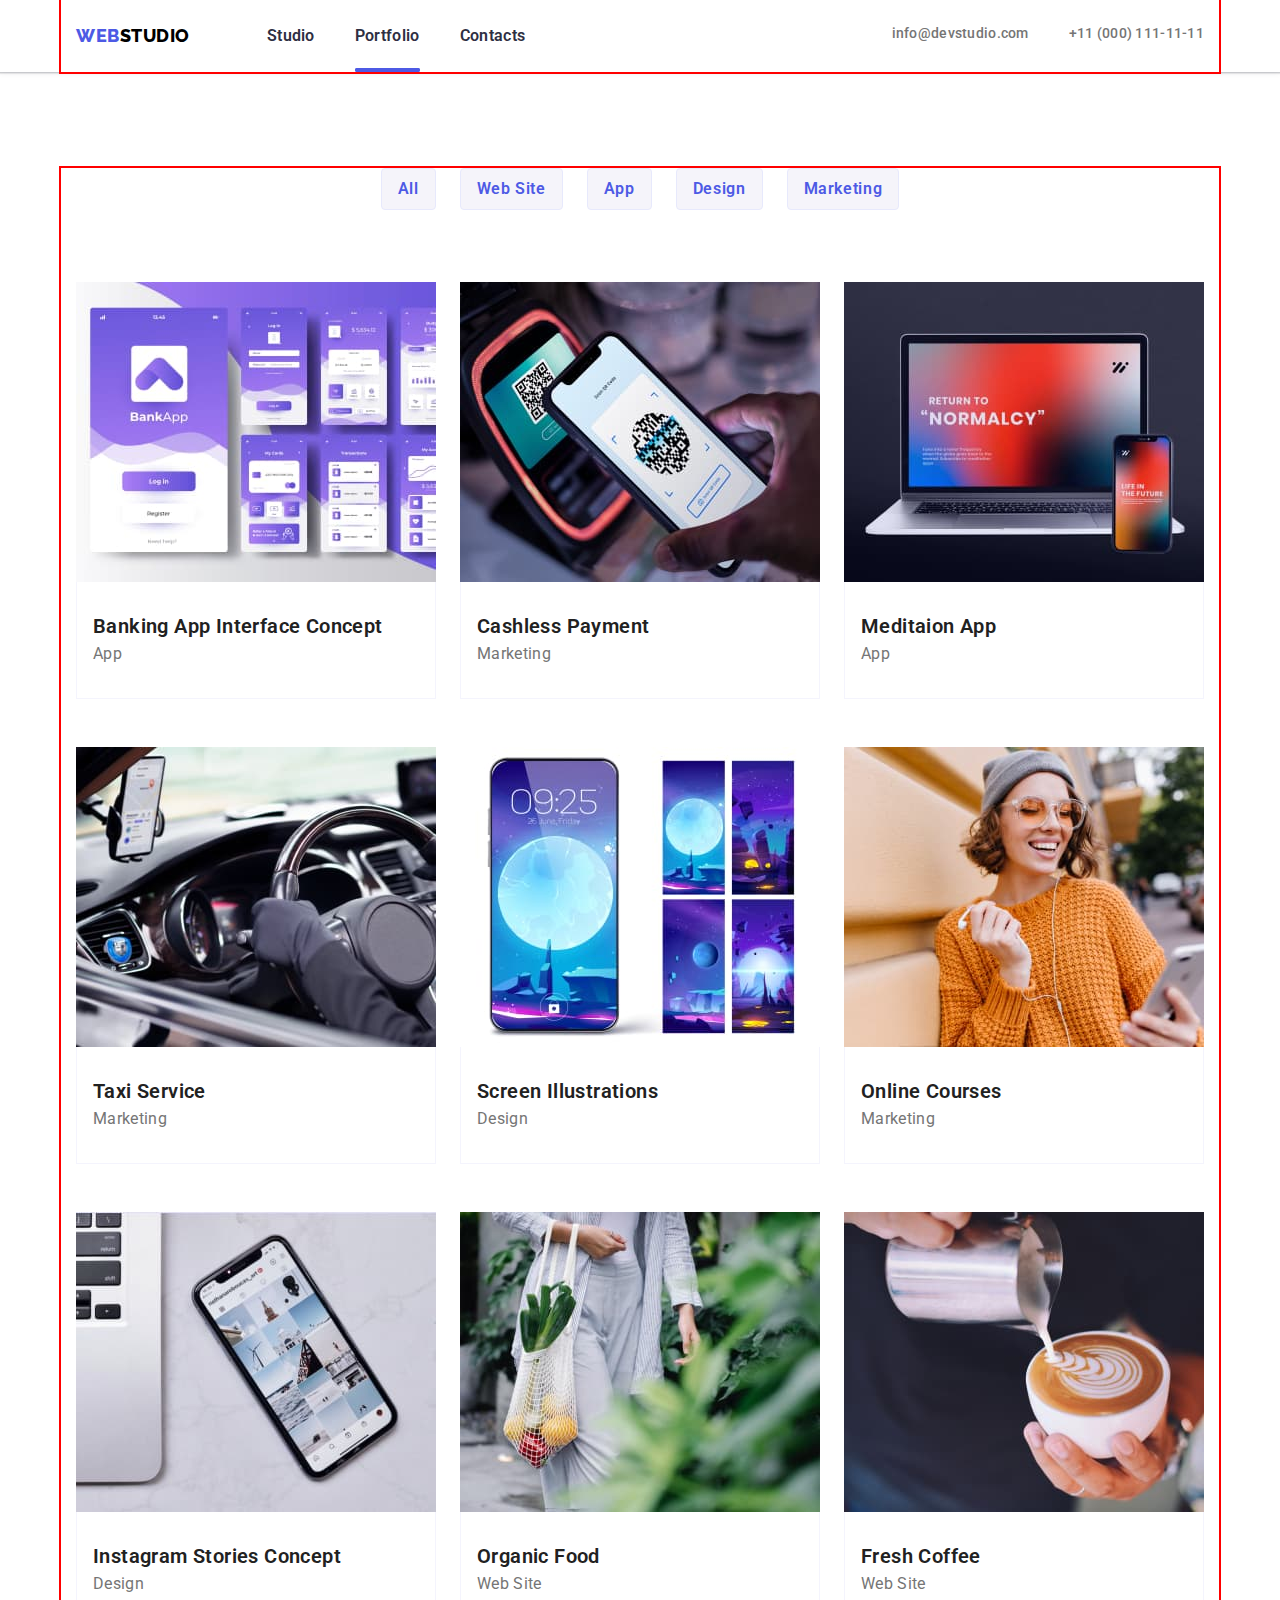
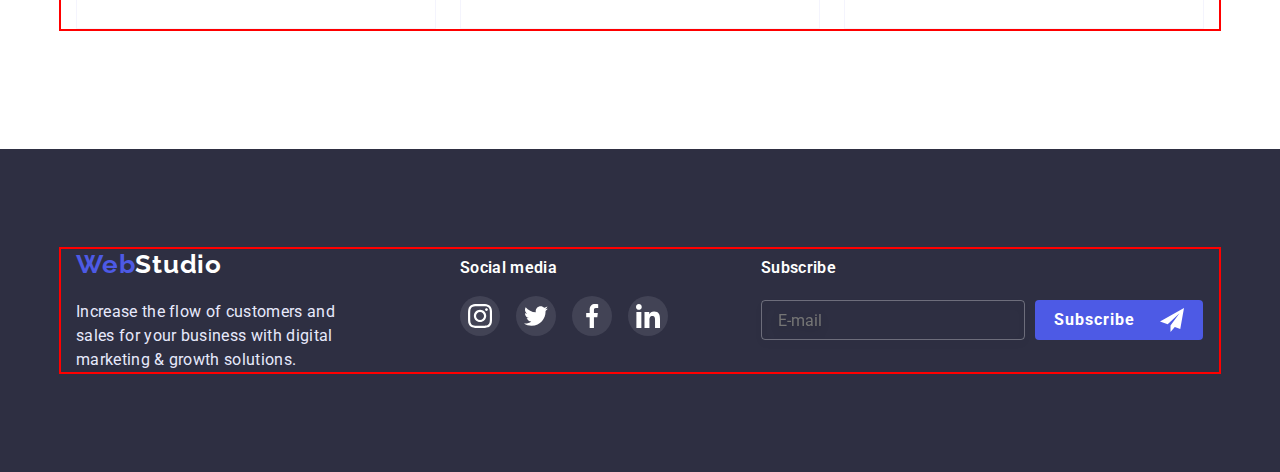
==== portfolio.html @ 6745fd19 "Start" ====
<!DOCTYPE html>
<html lang="uk">
  <head>
    <meta charset="UTF-8" />
    <meta http-equiv="X-UA-Compatible" content="IE=edge" />
    <meta name="viewport" content="width=device-width, initial-scale=1.0" />
    <link rel="stylesheet" href="node_modules/modern-normalize/modern-normalize.css">
    <link rel="preconnect" href="https://fonts.googleapis.com" />
    <link rel="preconnect" href="https://fonts.gstatic.com" crossorigin />
    <link
      href="https://fonts.googleapis.com/css2?family=Raleway:wght@700;800&family=Roboto:wght@400;500;700;900&display=swap"
      rel="stylesheet"
    />
    <link rel="stylesheet" href="https://cdnjs.cloudflare.com/ajax/libs/modern-normalize/1.1.0/modern-normalize.min.css">
    <link rel="stylesheet" href="./css/styles.css"/>
    <title>goit-markup-hw-02</title>
  </head>
  <!-- Портфолио -->
  <body>
    <!-- Шапка Портфолио -->
    <header class="header-link">
     <div class="container header-container">
        <a class="logo" href="./index.html">Web<span class="web">Studio</span></a>
      <nav class="auth-nav">
        <ul class="header ">
          
          <li class="header-list " >
            <a href="./index.html" class="header-links">Studio</a>
            <!-- <div class="header-link-border"><span class="header-animation"></span></div> -->
          </li>
          
          <li class="header-list current">
            <a href="./portfolio.html" class="header-links current">Portfolio</a>
            <!-- <div class="header-link-border"><span class="header-animation"></span></div> -->
          </li>
         
          <li class="header-list-back">
            <a href="#" class="header-links">Contacts</a>
            <!-- <div class="header-link-border"><span class="header-animation"></span></div> -->
          </li>
        </ul>
        
        </nav>
        <!-- Посилання в шапці -->
        
          <ul class="posted">
            
              
        
            <li class="link"><a href="mailto:info@devstudio.com"> info@devstudio.com</a></li>
              <!-- <svg class="posted-icon" width="16" height="12">
                <use href="./images-2/icons.svg#icon-envelope-hover"></use>
              </svg> -->
             <!-- <svg class="posted-icon" width="10" height="16">
                <use href="./images-2/icons.svg#icon-smartphone"></use>
              </svg> -->
            <li class="link-mailto"><a href="tel:+380961111111"> +11 (000) 111-11-11</a></li>
          </ul>
        
      
     </div>
    </header>
    <main>
      <!-- Управління -->
      <section class="hero-portfolio">
        <div class="container">
            <h1 class="visually-hidden">Заголовок</h1>
            <ul class="hero-portfolio-button">
              <li><button type="button">All</button></li>
              <li><button type="button">Web Site</button></li>
              <li><button type="button">App</button></li>
              <li><button type="button">Design</button></li>
              <li><button type="button">Marketing</button></li>
            </ul>
        <ul class="list-portfolio">
          <li class="some-item">
            
            <div class="some-item-container">
              <a class="list-portfolio-cards" href="">
              <div class="some-item-thumb">
                
                  <img class="list-portfolio-img" src="./images-3/images-portfolio/banking.jpg" width="360" alt="Технокряк" />
                <div class="list-portfolio-link">
                  <p>14 Stylish and User-Friendly App Design Concepts · Task Manager App · Calorie Tracker App · Exotic Fruit Ecommerce App · Cloud Storage App</p>
                </div>
              </div>
                <div class="container">
                  <h2 class="headlines">Banking App Interface Concept</h2>
                  <p class="list-title">App</p>
                </div>
                
              </a>
              
            </div>
              
            
          </li>
          <li class="some-item">
            <div class="some-item-container">  
              <a class="list-portfolio-cards" href="">
            <div class="some-item-thumb">
              
                <img
                  src="./images-3/images-portfolio/payment.jpg"
                  width="360"
                  alt="Постер"
                />
              <div class="list-portfolio-link">
                <p>14 Stylish and User-Friendly App Design Concepts · Task Manager App · Calorie Tracker App · Exotic Fruit Ecommerce App · Cloud Storage App</p>
              </div>
            </div>
              <div class="container">
                <h2 class="headlines">Cashless Payment</h2>
                <p class="list-title">Marketing</p>
              </div>
              
            </a>
            </div>
          </li>
          <li class="some-item">
            <div class="some-item-container">
              <a class="list-portfolio-cards" href="">
            <div class="some-item-thumb">
            
              <img
                src="./images-3/images-portfolio/meditaion.jpg"
                width="360"
                alt="Ресторан море-еда"
              />
              <div class="list-portfolio-link">
                <p>14 Stylish and User-Friendly App Design Concepts · Task Manager App · Calorie Tracker App · Exotic Fruit Ecommerce App · Cloud Storage App</p>
              </div>
              </div>
              <div class="container">
                <h2 class="headlines">Meditaion App</h2>
                <p class="list-title">App</p>
              </div>
            </a>
            </div>
          </li>
          <li class="some-item">
            <div class="some-item-container">
              <a class="list-portfolio-cards" href="">
            <div class="some-item-thumb">  
            
              <img
                src="./images-3/images-portfolio/taxi.jpg"
                width="360"
                alt="Проєкт прайм"
              />
              <div class="list-portfolio-link">
                <p>14 Stylish and User-Friendly App Design Concepts · Task Manager App · Calorie Tracker App · Exotic Fruit Ecommerce App · Cloud Storage App</p>
              </div>
              </div>
              <div class="container">
                <h2 class="headlines">Taxi Service</h2>
                <p class="list-title">Marketing</p>
              </div>
            </a>
            </div>
          </li>
          <li class="some-item">
            <div class="some-item-container">
              <a class="list-portfolio-cards" href="">
              <div class="some-item-thumb">
            
              <img
                src="./images-3/images-portfolio/illustrations.jpg"
                width="360"
                alt="Проєкт бокси"
              />
              <div class="list-portfolio-link">
                <p>14 Stylish and User-Friendly App Design Concepts · Task Manager App · Calorie Tracker App · Exotic Fruit Ecommerce App · Cloud Storage App</p>
              </div>
              </div>
              <div class="container">
                <h2 class="headlines">Screen Illustrations</h2>
                <p class="list-title">Design</p>
              </div>
            </a>
            </div>
          </li>
          <li class="some-item">
            <div class="some-item-container">
              <a class="list-portfolio-cards" href="">
              <div class="some-item-thumb">
            
              <img
                src="./images-3/images-portfolio/online-courses.jpg"
                width="360"
                alt="аймак"
              />
              <div class="list-portfolio-link">
                <p>14 Stylish and User-Friendly App Design Concepts · Task Manager App · Calorie Tracker App · Exotic Fruit Ecommerce App · Cloud Storage App</p>
              </div>
              </div>
              <div class="container">
                <h2 class="headlines">Online Courses</h2>
                <p class="list-title">Marketing</p>
              </div>
            </a>
            </div>
          </li>
          <li class="some-item">
            <div class="some-item-container">
              <a class="list-portfolio-cards" href="">
              <div class="some-item-thumb">
            
              <img
                src="./images-3/images-portfolio/instagram.jpg"
                width="360"
                alt="лімітоване видання"
              />
              <div class="list-portfolio-link">
                <p>14 Stylish and User-Friendly App Design Concepts · Task Manager App · Calorie Tracker App · Exotic Fruit Ecommerce App · Cloud Storage App</p>
              </div>
              </div>
              <div class="container">
                <h2 class="headlines">Instagram Stories Concept</h2>
                <p class="list-title">Design</p>
              </div>
            </a>
            </div>
          </li>
          <li class="some-item">
            <div class="some-item-container">
              <a class="list-portfolio-cards" href="">
              <div class="some-item-thumb">
            
              <img
                src="./images-3/images-portfolio/organic-food.jpg"
                width="360"
                alt="Проєкт лаб"
              />
              <div class="list-portfolio-link">
                <p>14 Stylish and User-Friendly App Design Concepts · Task Manager App · Calorie Tracker App · Exotic Fruit Ecommerce App · Cloud Storage App</p>
              </div>
              </div>
              <div class="container">
                <h2 class="headlines">Organic Food</h2>
                <p class="list-title">Web Site</p>
              </div>
            </a>
            </div>
          </li>
          <li class="some-item">
            <div class="some-item-container">
              <a class="list-portfolio-cards" href="">
              <div class="some-item-thumb">
            
              <img
                src="./images-3/images-portfolio/coffe.jpg"
                width="360"
                alt="макбук"
              />
              <div class="list-portfolio-link">
                <p>14 Stylish and User-Friendly App Design Concepts · Task Manager App · Calorie Tracker App · Exotic Fruit Ecommerce App · Cloud Storage App</p>
              </div>
              </div>
              <div class="container">
                <h2 class="headlines">Fresh Coffee</h2>
                <p class="list-title">Web Site</p>
              </div>
            </a>
            </div>
          </li>
        </ul>
        </div>
      </section>
    </main>
    <!-- Футер Портфолио-->
    <footer class="footer">
      <div class="container">
      <div class="container-left">
        <a class="logo-footer" href="./index.html"><span class="web-footer">Web<span>Studio</a>
          <address>
            <p>Increase the flow of customers and sales for your business with digital marketing & growth solutions.</p>
            <!-- <ul class="link-footer">
              <li class="pages">
                <a
                  href="https://www.google.com/maps/place/%D0%B1%D1%83%D0%BB%D1%8C%D0%B2%D0%B0%D1%80+%D0%9B%D0%B5%D1%81%D1%96+%D0%A3%D0%BA%D1%80%D0%B0%D1%97%D0%BD%D0%BA%D0%B8,+26,+%D0%9A%D0%B8%D1%97%D0%B2,+02000/@50.4265807,30.5383858,17z/data=!3m1!4b1!4m5!3m4!1s0x40d4cf0e033ecbe9:0x57a4dffefec77da0!8m2!3d50.4265807!4d30.5383858"
                  >м. Київ, пр-т Лесі Українки, 26</a>
              </li>
              <li class="footer-link">
                <a href="mailto:info@devstudio.com" class="link-pages"
                  >info@devstudio.com</a>
              </li>
              <li class="footer-link-end">
                <a href="tel:+380961111111" class="link-pages">+38 096 111 11 11</a>
              </li>
            </ul> -->
          </address>
      </div>
       <div class="container-right">
        <h2 class="footer-rigth-title">Social media</h2>
          <ul class="icon-team">
                  <li class="icon-team-elements"><a class="container-right-link" href=""><svg width="24" height="24">
                <use href="./images-2/icons.svg#icon-instagram"></use>
                </svg></a></li>
                  <li class="icon-team-elements"><a class="container-right-link" href=""><svg width="24" height="24">
                <use href="./images-2/icons.svg#icon-twitter"></use>
                </svg></a></li>
                  <li class="icon-team-elements"><a class="container-right-link" href=""><svg width="24" height="24">
                <use href="./images-2/icons.svg#icon-facebook"></use>
                </svg></a></li>
                  <li class="icon-team-elements"><a class="container-right-link" href=""><svg width="24" height="24">
                <use href="./images-2/icons.svg#icon-linkedin"></use>
                </svg></a></li>
          </ul>
       </div>
       <div class="container-footer-title">
        <p class="footer-title">Subscribe</p>
       <form class="futter-form">

        <label>
                <span class="footer-form-input-wrapper">
                  <input class="footer-form-input" type="email" name="footer-email" required placeholder="E-mail" >
                </span>
        </label>
        
          <button type="submit" class="footer-form-submit">Subscribe<svg class="footer-form-input-icon" width="18" height="18">
                <use href="./images-2/icons.svg#icon-send"></use>
              </svg></button>
              
        
       </form>
       </div>
      
      </div>
      
    </footer>
  </body>
</html>
---- css/styles.css ----
*,
*::after {
    /* box-sizing: inherit;
    box-sizing: border-box; */
}

:root {
    --brand-color: #4D5AE5;
    --text-color: #FFFFFF;
    --logo-color: #000000;
    --o-animation: 250ms cubic-bezier(0.4, 0, 0.2, 1);
}

h1,
h2,
h3,
h4,
h5,
h6,
p {
margin: 0;
}
ul {
    list-style: none;
    margin: 0;
    padding: 0;
}

button {
    cursor: pointer;
    display: block;
    display: inline-flex;
}
img {
    display: block;
}

address {
    font-style: normal;
}

body {
    font-family: "Roboto",sans-serif;
    color: #212121;
}
/* Logo */
.logo {
    font-family: 'Raleway',sans-serif;
    /* font-style: normal; */
    font-weight: 800;
    font-size: 18px;
    line-height: 1.33;
    display: flex;
    align-items: center;
    letter-spacing: 0.03em;
    text-transform: uppercase;
    color: var(--brand-color);
    text-decoration: none;
    display: block;
    margin-right: 77px;
}

.web {
    color: var(--logo-color);
}
/* header */
/* .header-about {
} */
.header-link {
    box-shadow: 0px 2px 1px rgba(46, 47, 66, 0.08), 0px 1px 1px rgba(46, 47, 66, 0.16), 0px 1px 6px rgba(46, 47, 66, 0.08);
}
.header-container {
    
    display: flex;
    align-items: center;
    background-color: var(--text-color);
    margin: 0;
    
}
.header li {
    position: relative;
    margin-right: 40px;
    
}
.header-links {
    position: relative;
    display: block;
    /* font-style: normal; */
    font-weight: 600;
    font-size: 16px;
    line-height: 1.5;
    letter-spacing: 0.02em;
    color: #2E2F42;
    text-decoration: none;
    padding-top: 24px;
    padding-bottom: 24px;
    transition: color 250ms cubic-bezier(0.4, 0, 0.2, 1);
}
.header-list {
    border-bottom: 2px var(--brand-color);
    
    
}


.header .header-list-back {
    margin-right: 0;
    
}
/* .header-link-border {
    position: absolute;
    display: flex;
    bottom: 0px;
    width: 100%;
    height: 4px;
    background-color: #188CE8;
    border-radius: 2px;
    opacity: 0;
    transition: color 250ms cubic-bezier(0.4, 0, 0.2, 1);
} */

.header-animation {
    margin-right: 40px;
    
}
/* .header-list .link:hover .header-link-border {
    opacity: 1;
} */
 

.container {
    width: 1158px;
    padding-left: 15px;
    padding-right: 15px;
    margin: 0 auto;
    outline: 2px solid red;
}
.visually-hidden {
    position: absolute;
    width: 1px;
    height: 1px;
    margin: -1px;
    padding: 0;
    overflow: hidden;
    border: 0;
    clip: rect(0 0 0 0);
}
.auth-nav .header {
    display: block;
    display: flex;
    align-items: center;
    /* margin-right: 50px; */
}

.posted a {
    display: block;
    padding-top: 24px;
    padding-bottom: 28px;
    font-style: normal;
    font-weight: 400;
    font-size: 16px;
    line-height: 24px;
    letter-spacing: 0.02em;
}
/* .link-mailto a { */
    

.header-links:hover,
.header-links:focus {
    color:var(--brand-color);
}

.posted a {
    font-weight: 500;
    font-size: 14px;
    line-height: 1.14;
    letter-spacing: 0.02em;
    color: #757575;
    text-decoration: none;
    display: flex;
    transition: color 250ms cubic-bezier(0.4, 0, 0.2, 1);
}
.posted li {
    margin-right: 40px;
}
.posted .link-mailto {
    margin-right: 0;
    /* margin-left: 10px; */
}
.container ul {
    display: block;
    display: flex;
    /* align-items: center; */
}
.container-posted {
    padding-left: 215px;
    padding-right: 15px;
    margin: 0 auto;
    /* outline: 2px solid red; */
}
.posted {
    display: flex;
    justify-content: flex-end;
    text-align: center;
    margin-left: auto;
}
.posted a:hover,
.posted a:focus,
.posted a:active {
    color: var(--brand-color);
    /* fill: var(--brand-color); */
    /* fill: var(--brand-color); */
}

/* .posted .posted-icon {
    display: block;
    align-self: center;
    margin-right: 10px;
}
.posted .posted-icon {
    margin-right: 10px;
    display: flex;
    align-items: center;
    justify-content: center;
}
.posted .posted-icon use {
    fill: currentColor;
} */


.current::after {
    content: '';
    position: absolute;
    bottom: 0;
    display: block;
    
    width: 100%;
    height: 4px;
    border-radius: 2px;
    background-color: var(--brand-color);
    opacity: 1;
}



/* Hero-main */
.hero,
.footer {
    background-color: #2E2F42;
}
.footer {
    padding-top: 100px;
    padding-bottom: 100px;
}
.hero-main {
    /* font-style: normal; */
    font-weight: 600;
    font-size: 56px;
    line-height: 1.07;
    text-align: center;
    letter-spacing: 0.02em;
    color: var(--text-color);
    margin-bottom: 30px;
}
.hero {
    position: relative;
    padding-top: 188px;
    padding-bottom: 200px;
    /* align-content: center; */
    margin-right: auto;
    margin-left: auto;
    /* background: rgba(47, 48, 58, 0.4); */
    background-image: linear-gradient(rgba(46, 47, 66, 0.7), rgba(46, 47, 66, 0.7)), url(../images-2/Hero-bckg.jpg);
    /* background-color: rgba(47, 48, 58, 0.8); */
    max-width: 1440px;
    /* max-height: 600px; */
    text-align: center;
    background-size: cover;
}
/* .hero-bcg {
    position: absolute;
    width: 100%;
    height: 100%;
    background-color: rgba(46, 47, 66, 0.7);
    top: 0;
} */
.hero-container {
    position: relative;
}

.hero-btn {
    font-style: normal;
    font-weight: 600;
    font-size: 16px;
    line-height: 1.19;
    
    align-items: center;
    letter-spacing: 0.04em;
    cursor: pointer;
    background-color: var(--brand-color);
    color: var(--text-color);
    padding: 16px 32px;
    transition: box-shadow 250ms cubic-bezier(0.4, 0, 0.2, 1);
    border-color: transparent;
    border-radius: 4px;
}
button .hero {
    padding: 10px;
}



.hero-btn:hover,
.hero-btn:focus {
    box-shadow: 0px 4px 4px rgba(0, 0, 0, 0.15);
    background-color: var(--brand-color);
}

.container-portfolio .list {
    display: block;
    display: flex;
    flex-wrap: wrap ;
}

/* Опис проєктів */
.about h3 {
    /* font-style: normal; */
    font-weight: 600;
    font-size: 20px;
    line-height: 24px;
    letter-spacing: 0.02em;
    color: #2E2F42;
}
.about  {
    padding-top: 120px;
    padding-bottom: 120px;
    /* display: block;
    display: flex; */
}
.list-title {
    /* font-style: normal; */
    font-weight: 400;
    font-size: 16px;
    line-height: 1.5;
    letter-spacing: 0.02em;
    color: #757575;
    margin-top: 4px;
    /* padding-bottom: 20px; */
}
.about .container-about {
    /* width: 260px; */
    height: 120px;
    display: flex;
    align-items: center;
    justify-content: center;
    background-color: #F5F4FA;
    margin-bottom: 8px;
}
.icon-about {
    display: flex;
    fill: #AFB1B8;
}
.about .list li {
    margin-right: 24px;
    flex-basis: calc(100% - 4 * 12px);
}
.about .list li:last-child {
    margin-right: 0;
}

.list-project {
    /* font-style: normal; */
    font-weight: 400;
    font-size: 16px;
    line-height: 1.5;
    letter-spacing: 0.02em;
    color: #434455;
    margin-top: 10px;
    /* margin-right: 30px; */
}
.section-description {
    padding-bottom: 120px;
}

.section-img li {
    margin-right: 24px;
}
.section-img li:last-child {
    margin-right: 0;
}
.section-img-link {
    
    position: absolute;
}
/* .section-img p {
    position: relative;
    width: 370px;
    height: 70px;
    background-color: rgba(47, 48, 58, 0.8);
    display: block;
    align-items: center;
    justify-content: center;
    padding-right: 0;
    color: var(--text-color);
    transform: translateY(-68px);
    text-transform: uppercase;
}
.section-img p {
    text-align: center;
    padding-top: 27px ;
} */

/* Чим займається кожен з команди */
.section-description-text {
    /* font-style: normal; */
    font-weight: 600;
    font-size: 36px;
    line-height: 1,11;
    text-align: center;
    letter-spacing: 0.02em;
    text-transform: capitalize;
    margin-bottom: 72px;
}
.section .container {
    /* padding-top: 94px; */
    padding-bottom: 120px;
}
.list-names {
    /* font-style: normal; */
    font-weight: 600;
    font-size: 20px;
    line-height: 1.2;
    text-align: center;
    letter-spacing: 0.02em;
    /* padding-top: 30px; */
    margin-bottom: 10px;
}
/* .team .container { */
    /* padding-top: 94px;
    padding-bottom: 94px; */


.list-team {
    /* font-style: normal; */
    font-weight: 400;
    font-size: 16px;
    line-height: 1.5;
    text-align: center;
    letter-spacing: 0.02em;
    color: #757575;
    margin-bottom: 16px;
}

/* Hero-portfolio */
.hero-portfolio button {
    /* font-style: normal; */
    font-weight: 600;
    font-size: 16px;
    line-height: 1.5;
    letter-spacing: 0.04em;

    font-family: inherit;
    cursor: pointer;
    background-color: #F5F4FA;
    padding: 8px 16px
    
}
.hero-portfolio-button li {
    margin-right: 24px;
}
.hero-portfolio-button li:last-child {
    margin-right: 0;
}
.hero-portfolio-button button {
    display: block;
    display: flex;
    margin: 0 auto;
    
    border-radius: 4px;
    border: 0;
    transition: background-color 250ms cubic-bezier(0.4, 0, 0.2, 1), color 250ms cubic-bezier(0.4, 0, 0.2, 1);
    border: 1px solid #E7E9FC;
    border-radius: 4px;
    color: var(--brand-color);
}

.list li a{
    display: block;
    display: flex;
    align-items: center;
}
.team img {
    margin-right: 30px;
}
.list a {
    margin-right: 30px;
    margin-bottom: 30px;
    width: 370px;
}
.list .list-project {
    margin-right: 0;
}

.hero-portfolio button:hover,
.hero-portfolio button:focus {
    background-color: var(--brand-color);
    color: var(--text-color);
    box-shadow: 0px 3px 1px rgba(0, 0, 0, 0.1), 0px 1px 2px rgba(0, 0, 0, 0.08), 0px 2px 2px rgba(0, 0, 0, 0.12);
    /* border-radius: 4px; */
    border: 1px solid transparent;
}
.hero-portfolio {
    padding-top: 96px;
    padding-bottom: 120px;
}
.hero-portfolio-button {
    margin-bottom: 72px;
    display: flex;
    justify-content: center;
}
.list-portfolio {
    flex-wrap: wrap;
    gap: 48px 24px;
    
}
.some-item {
    width: 360px;
    
}
.list-portfolio-cards:hover,
.list-portfolio-cards:focus {
    box-shadow: 0px 1px 1px rgba(0, 0, 0, 0.12), 0px 4px 4px rgba(0, 0, 0, 0.06), 1px 4px 6px rgba(0, 0, 0, 0.16);
}

.list-portfolio-cards:hover .list-portfolio-link,
.list-portfolio-cards:focus .list-portfolio-link {
    top: 50%;
    
    transform: translate(-50%, -50%);
    opacity: 1;
    background-color: rgba(77, 90, 229, 1);
}
.some-item-thumb  {
    /* position: relative; */
    position: relative;
    overflow: hidden;

}
.headlines {
    /* font-style: normal; */
    font-weight: 600;
    font-size: 20px;
    line-height: 1.2;
    letter-spacing: 0.02em;
    color: #212121;
    cursor: pointer;
    /* padding-top: 20px; */
}
.list-portfolio li a  {
    position: relative;
    text-decoration: none;
    display: block;
    overflow: hidden;
}

.list-portfolio li a .container {
    width: inherit;
    border: 1px solid #F4F4FD;
    border-top: 0;
    padding: 32px 16px;
    /* border-top: 0; */
}
.list-portfolio-link {
    
    position: absolute;
    display: flex;
    top: 197%;
    left: 50%;
    transform: translate(-50%, -50%);
    width: 370px;
    height: 100%;
    /* align-items: center;
    justify-content: center; */
    padding: 40px 32px;
    /* backgr
    /* background: transparent; */
    opacity: 0;
    overflow: hidden ;   
    transition: 250ms cubic-bezier(0.4, 0, 0.2, 1);
}


.list-portfolio-link p {
    /* font-style: normal; */
    font-weight: 400;
    font-size: 16px;
    line-height: 1.5;
    letter-spacing: 0.02em;
    color: #FFFFFF;
}
.section .container {
    padding-top: 0;
}
.section-team {
    background-color: #F5F4FA;
    padding-top: 120px;
    padding-bottom: 120px;
}
.section-team h2 {
    font-weight: 700;
    font-size: 36px;
    line-height: 1.16;
    text-align: center;
    letter-spacing: 0.03em;
    margin-bottom: 72px;
}
.section-team-cards {
    background-color: var(--text-color);
    width: 264px;
    margin-right: 24px;
}
.team li:last-child {
    margin-right: 0;
}
/* .list-portfolio-img {
} */


.team li:not:last-child {
    padding-right: 0;
}
.team .icon-team {
    display: flex;
    text-align: center;
    /* padding-bottom: 30px; */
    
}
.team .icon-team li {
    margin-right: 24px;
}
.team .icon-team li:last-child {
    margin-right: 0;
}
.team .icon-team a {
    padding: 12px ;
    display: flex;
    align-items: center;
    justify-content: center;
    transition: background-color 250ms cubic-bezier(0.4, 0, 0.2, 1);
    color: #F4F4FD;
    border-radius: 50px;
    background-color: var(--brand-color);
    /* margin: 0 auto; */
}
.team .icon-team .icon-team-elements {
    margin-right: 10px;
}
.team .icon-team a:hover,
.team .icon-team a:focus {
    color: #FFFFFF;
    /* background-color: #2196F3; */
    background-repeat: no-repeat;
    fill: #F4F4FD;
    border-radius: 50px;
    background-color: #404BBF;
    /* background-image: url(../images-2/Ellipse.svg);  */
    /* background-position: -50%, -50%; */
}
.team .icon-team .icon-time-icon {
    fill: currentColor;
}

.team .container  {
    display: block;
    width: 264px;
    padding: 32px 16px;
}
.regular-customers {
    width: inherit;
    /* height: 184px; */
    padding-top: 120px;
    padding-bottom: 120px;
}
.regular-customers h2 {
    font-weight: 700;
    font-size: 36px;
    line-height: 1.16;
    text-align: center;
    letter-spacing: 0.03em;
    margin-bottom: 50px;
}
.regular-customers ul li{
    display: flex;
    margin: 0 auto;
    display: block;
    display: flex;
    margin-right: 24px;
}
.regular-customers ul li a{
    width: 168px;
    height: 88px;
    /* margin-right: 30px; */
    border: 1px solid #AFB1B8;
    border-radius: 4px;
    display: flex;
    align-items: center;
    justify-content: center;
    fill: #AFB1B8;
    transition: border 250ms cubic-bezier(0.4, 0, 0.2, 1),fill 250ms cubic-bezier(0.4, 0, 0.2, 1);
    /* padding: 16px 32px; */
    
}

.regular-customers ul li:nth-last-child(1) {
    margin-right: 0;
}
.regular-customers ul li a:hover,
.regular-customers ul li a:focus {
    /* background-color: #2196F3; */
    border-color: var(--brand-color);
    border-radius: 4px;
    fill: var(--brand-color);
}
/* .regular-customers li use:hover,
.regular-customers li svg:focus {
    fill: #2196F3;
} */




/* Футер */
.footer .logo-footer {
    font-family: 'Raleway';
    /* font-style: normal; */
    font-weight: 700;
    font-size: 26px;
    line-height: 1.19;
    letter-spacing: 0.03em;
    text-decoration: none;
    color: var(--brand-color);
    display: inline-flex;
}
.web-footer span {
    color: var(--text-color);
}
.pages a {
    font-weight: 400;
    font-size: 14px;
    line-height: 1.71;
    letter-spacing: 0.03em;
    font-style: normal;
    text-decoration: none;
    color: var(--text-color);
    display: block;
    margin-bottom: 9px;
}
.link-footer {
    display: block;
    display: flex;
    flex-wrap: wrap;
}
.link-footer .footer-link a{
    display: block;

}



.link-pages {
    font-weight: 400;
    font-size: 14px;
    line-height: 1.71;
    letter-spacing: 0.03em;
    text-decoration: none;
    color: #757575;
    font-style: normal; 
}
.footer {
    /* padding-top: 60px;
    padding-bottom: 60px; */
}
.logo-footer {
    display: block;
    margin-bottom: 20px;
}
.link-footer {
    flex-direction: column;
}
.link-footer .pages {
    margin-bottom: 9px;
}
.link-footer .pages a{
    margin-bottom: 0;
}
.link-footer .footer-link {
    margin-bottom: 9px;
}

/* .pane {
    display: none;
} */
.footer .container {
    display: flex;
    /* text-align: center; */
    /* padding-bottom: 30px; */
    align-items: baseline;
}
.container-left {
    text-align: left;
    margin-right: 120px;
}
.container-left p {
    /* font-family: 'Roboto'; */
    width: 264px;
    /* font-style: normal; */
    font-weight: 400;
    font-size: 16px;
    line-height: 1.5;
    letter-spacing: 0.02em;
    color: #E7E9FC;
    /* padding-bottom: 70px; */
}
/* .contaainer-right {
    align-items: baseline;
} */
.footer-rigth-title{
    /* font-style: normal; */
    font-weight: 600;
    font-size: 16px;
    line-height: 1.5;
    letter-spacing: 0.02em;  
    color: var(--text-color);
    margin-bottom: 16px;
    text-align: left;
}
.container-right-link {
    padding: 8px;
    display: flex;
    align-items: center;
    justify-content: center;
    
    fill: var(--text-color);
    background-color: rgba(66, 67, 85, 1);
    transition: background-color 250ms cubic-bezier(0.4, 0, 0.2, 1);
    /* color: #AFB1B8; */
    border-radius: 50px;
}
.icon-team-elements {
    margin-right: 16px;
}
.icon-team-elements:last-child {
    margin-right: 0;
}

.container-right-link:hover,
.container-right-link:focus {
    background-repeat: no-repeat;
    fill: #4D5AE5;
    fill: var(--text-color);
    border-radius: 50px;
    background-color: #31D0AA;
}
.container-footer-title {
    margin-left: 93px;
}
.footer-title {
    /* margin-left: 93px; */
    margin-bottom: 20px;
    /* font-style: normal; */
    font-weight: 600;
    font-size: 16px;
    line-height: 1.5;
    letter-spacing: 0.02em;
    color: var(--text-color);
}
.futter-form {
    display: flex;
    /* padding-left: 93px; */
    text-align: center;
    justify-content: center;
}
.footer-form-input-wrapper {
    position: relative;
}
.footer-form-submit:hover {
    box-shadow: 0px 4px 4px rgba(0, 0, 0, 0.15);
}
.footer-form-submit {
    /* font-style: normal; */
    display: flex;
    align-items: center;
    font-weight: 700;
    font-size: 16px;
    line-height: 1.5;
    letter-spacing: 0.06em;
    width: 168px;
    height: 40px;
    background: var(--brand-color);
    border: transparent;
    border-radius: 4px;
    margin-left: 10px;
    color: var(--text-color);
    
    justify-content: space-around;
}
.footer-form-input {
    width: 264px;
    height: 40px;
    border: 1px solid rgba(255, 255, 255, 0.3);
    filter: drop-shadow(0px 4px 4px rgba(0, 0, 0, 0.15));
    border-radius: 4px;
    padding: 8px 16px;
    transition: border-color var(--o-animation);
    background-color: transparent;
    color: rgba(255, 255, 255, 0.6);
}
.footer-form-input:placeholder {
    font-weight: 400;
    font-size: 16px;
    line-height: 1.25;
    display: flex;
    align-items: center;
    letter-spacing: 0.03em;
    color: rgba(255, 255, 255, 0.6);
    margin-left: 16px;
}
.footer-form-input-icon {
    /* position: absolute; */
    width: 24px;
    height: 24px;
    /* top: 12px; */
    /* left: 148px; */
    fill: var(--text-color);
    
}
.footer-form-input:focus {
    outline: none;
    border-color: var(--brand-color);
}

/* <-- modal-view --> */

.backdrop {
    position: fixed;
    top: 0;
    left: 0;
    width: 100%;
    height: 100%;
    background-color: rgba(0, 0, 0, 0.2);;    
    transition: opacity 250ms cubic-bezier(0.4, 0, 0.2, 1), visibility 250ms cubic-bezier(0.4, 0, 0.2, 1);
}
.backdrop.is-hidden {
    opacity: 0;
    visibility: hidden;
    pointer-events: none;
}
.modal-info {
    position: absolute ;
}
.modal {
    position: absolute;
    top: 50%;
    left: 50%;
    transform: translate(-50%, -50%);
    min-height: 594px;
    min-width: 408px;
    max-width: 408px;
    max-height: 594px;
    background: #FFFFFF;
    border-radius: 4px;
    box-shadow: 0px 1px 3px rgba(0, 0, 0, 0.12), 0px 1px 1px rgba(0, 0, 0, 0.14), 0px 2px 1px rgba(0, 0, 0, 0.2);
    padding: 24px;
    padding-top: 75px;
}
.modal-close {
}
.modal p {
    font-style: normal;
    font-weight: 600;
    font-size: 16px;
    line-height: 1.5;
    text-align: center;
    letter-spacing: 0.02em;
    color: #2E2F42;
    margin-bottom: 17px;
}

.modal .modal-close {
    position: absolute;
    top: 34%;
    right: 63%;
    transform: translate(0%, -2%);
    
    top: 25px;
    right: 24px;
    width: 24px;
    height: 24px;
    background: #E7E9FC;
    border: 1px solid rgba(0, 0, 0, 0.1);
    border-radius: 50%;
    align-items: center;
    transition: background-color var(--o-animation);
}
.modal .modal-close:hover,
.modal .modal-close:focus {
    fill: var(--text-color);
    background-color: #404BBF;
}

.modal-form-field {
    display: block;
    margin-bottom: 8px;

}


.modal-form-input-desk {
    display: block;
    font-style: normal;
    font-weight: 400;
    font-size: 12px;
    line-height: 1.16;
    letter-spacing: 0.01em;
    color: #8E8F99;
    margin-bottom: 4px;
}
.modal-form-input-wrapper {
    display: block;
    position: relative;
}

.modal-form-input {
    width: 100%;
    height: 40px;
    border: 1px solid rgba(33, 33, 33, 0.2);
    border-radius: 4px;
    padding-left: 42px;
    transition: border-color var(--o-animation);
}
.modal-form-input:focus {
    outline: none;
    border-color: var(--brand-color);
}

.modal .modal-form-massage {
    display: block;
    width: 100%;
    height: 120px;
    padding: 12px 16px;
    border: 1px solid rgba(33, 33, 33, 0.2);
    border-radius: 4px;
    resize: none;
    transition: border-color var(--o-animation);
}
.modal .modal-form-massage::placeholder {
    font-weight: 400;
    font-size: 12px;
    line-height: 1.16;
    letter-spacing: 0.01em;
    color: rgba(117, 117, 117, 0.5);
    
}
.modal-form-input-icon {
    position: absolute;
    left: 12px;
    top: 11px;
    transition: fill var(--o-animation);
}
.modal-form-input:focus + .modal-form-input-icon {
    fill: var(--brand-color);
}
.modal .modal-form-massage:focus {
    outline: none;
    border-color: var(--brand-color);
    
}
.modal-form-check-desc {
    display: flex;
    align-items: center;
    font-style: normal;
    font-weight: 400;
    font-size: 12px;
    line-height: 1.33;
    letter-spacing: 0.04em;
    color: #757575;
    margin-top: 30px;
    margin-bottom: 25px;
}

.modal-form-check-desc::before {
    display: block;
    height: 16px;
    width: 16px;
    border:1px solid #212121;
    content: "";
    cursor: pointer;
    border-radius: 4px;
    margin-right: 10px;
}

.modal-form-check:checked + .modal-form-check-desc::before {
    background-color: var(--brand-color);
    background-image: url(../images-2/icon-check.svg);
    color: var(--text-color);
    background-repeat: no-repeat;
    background-position: 50% 50%;
    outline: none;
}
.modal-form-check:focus + .modal-form-check-desc::before {
    border: 1px solid var(--brand-color);
    outline: #2196F3;
}
.modal-form-submit {
    display: block;
    margin-left: auto;
    margin-right: auto;
    min-width: 200px;
    min-height: 50px;
    background: var(--brand-color);
    border-radius: 4px;
    color: var(--text-color);
    border-color: transparent;
    font-weight: 600;
    font-size: 16px;
    line-height: 1.19;
    letter-spacing: 0.04em;
}
.modal-form-submit:hover,
.modal-form-submit:focus {
    background: var(--brand-color);
    box-shadow: 0px 4px 4px rgba(0, 0, 0, 0.15);
    border-radius: 4px;
    color: var(--text-color);   
}
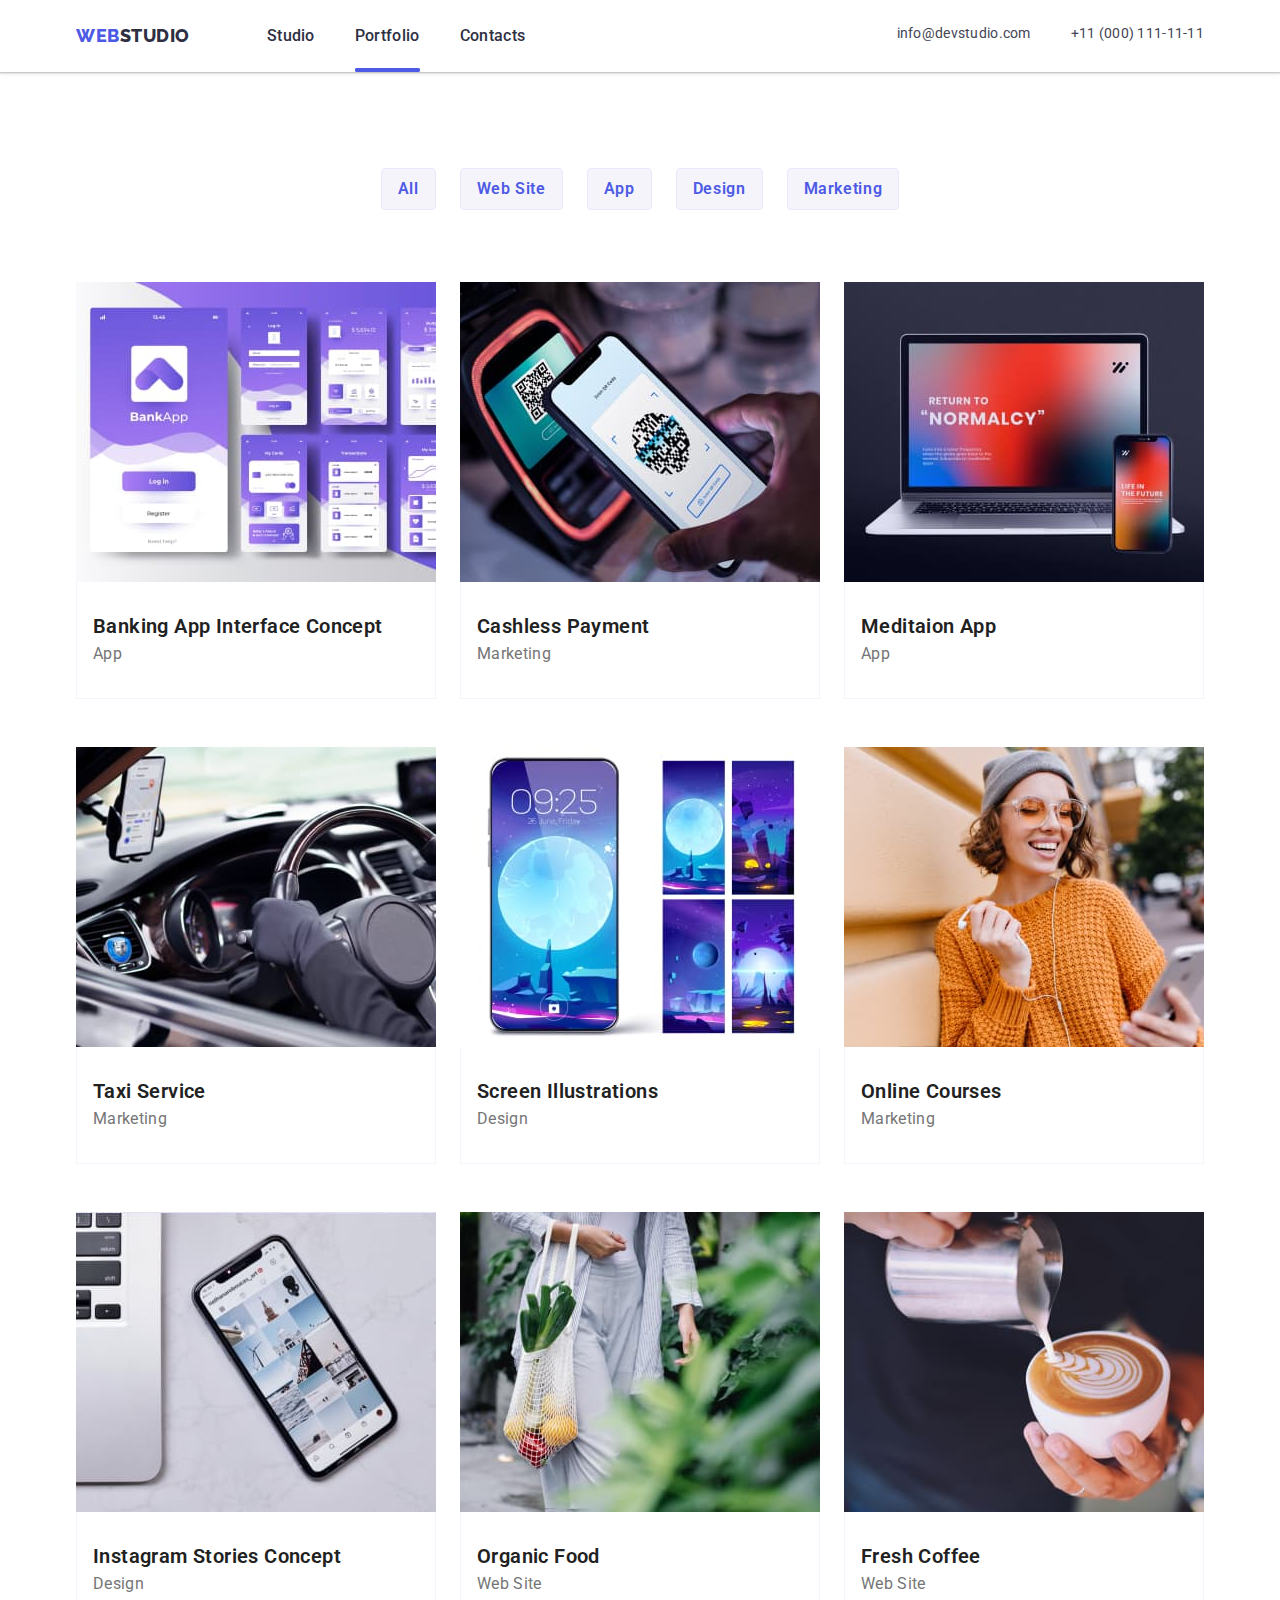
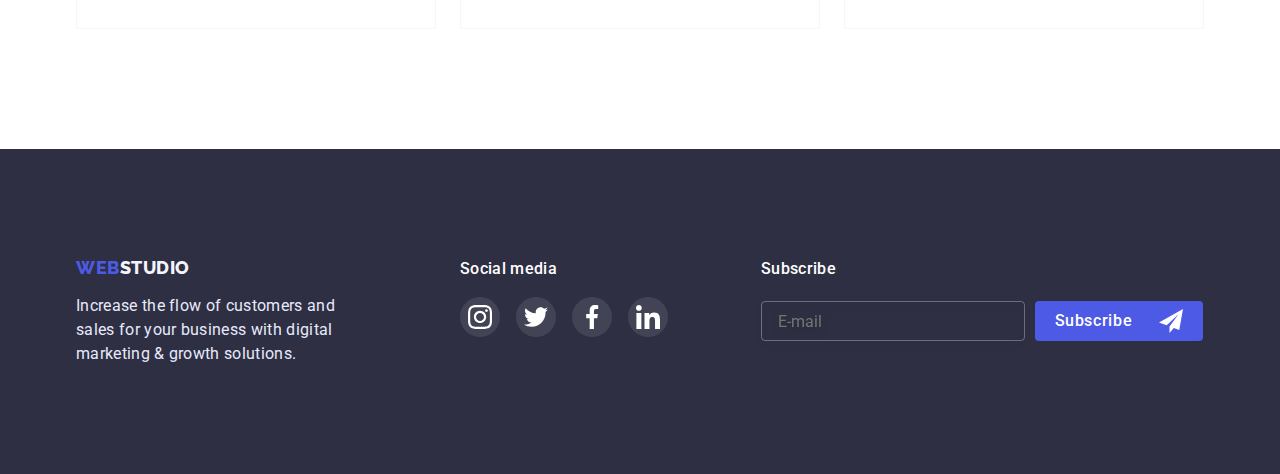
==== commit 21c148f9: "finished-97,5%" ====
--- a/portfolio.html
+++ b/portfolio.html
@@ -270,49 +270,36 @@
     </main>
     <!-- Футер Портфолио-->
     <footer class="footer">
-      <div class="container">
-      <div class="container-left">
-        <a class="logo-footer" href="./index.html"><span class="web-footer">Web<span>Studio</a>
-          <address>
-            <p>Increase the flow of customers and sales for your business with digital marketing & growth solutions.</p>
-            <!-- <ul class="link-footer">
-              <li class="pages">
-                <a
-                  href="https://www.google.com/maps/place/%D0%B1%D1%83%D0%BB%D1%8C%D0%B2%D0%B0%D1%80+%D0%9B%D0%B5%D1%81%D1%96+%D0%A3%D0%BA%D1%80%D0%B0%D1%97%D0%BD%D0%BA%D0%B8,+26,+%D0%9A%D0%B8%D1%97%D0%B2,+02000/@50.4265807,30.5383858,17z/data=!3m1!4b1!4m5!3m4!1s0x40d4cf0e033ecbe9:0x57a4dffefec77da0!8m2!3d50.4265807!4d30.5383858"
-                  >м. Київ, пр-т Лесі Українки, 26</a>
-              </li>
-              <li class="footer-link">
-                <a href="mailto:info@devstudio.com" class="link-pages"
-                  >info@devstudio.com</a>
-              </li>
-              <li class="footer-link-end">
-                <a href="tel:+380961111111" class="link-pages">+38 096 111 11 11</a>
-              </li>
-            </ul> -->
-          </address>
+      <div class="footer-container">
+      <div class="footer-contauner-tablet">
+        <div class="container-left">
+          <a class="logo-footer" href="./index.html"><span class="web-footer">Web<span>Studio</a>
+            <address>
+              <p>Increase the flow of customers and sales for your business with digital marketing & growth solutions.</p>
+            </address>
+        </div>
+         <div class="container-right">
+          <h2 class="footer-rigth-title">Social media</h2>
+            <ul class="icon-team">
+                    <li class="icon-team-elements"><a class="container-right-link" href=""><svg width="24" height="24">
+                  <use href="./images-2/icons.svg#icon-instagram"></use>
+                  </svg></a></li>
+                    <li class="icon-team-elements"><a class="container-right-link" href=""><svg width="24" height="24">
+                  <use href="./images-2/icons.svg#icon-twitter"></use>
+                  </svg></a></li>
+                    <li class="icon-team-elements"><a class="container-right-link" href=""><svg width="24" height="24">
+                  <use href="./images-2/icons.svg#icon-facebook"></use>
+                  </svg></a></li>
+                    <li class="icon-team-elements"><a class="container-right-link" href=""><svg width="24" height="24">
+                  <use href="./images-2/icons.svg#icon-linkedin"></use>
+                  </svg></a></li>
+            </ul>
+         </div>
       </div>
-       <div class="container-right">
-        <h2 class="footer-rigth-title">Social media</h2>
-          <ul class="icon-team">
-                  <li class="icon-team-elements"><a class="container-right-link" href=""><svg width="24" height="24">
-                <use href="./images-2/icons.svg#icon-instagram"></use>
-                </svg></a></li>
-                  <li class="icon-team-elements"><a class="container-right-link" href=""><svg width="24" height="24">
-                <use href="./images-2/icons.svg#icon-twitter"></use>
-                </svg></a></li>
-                  <li class="icon-team-elements"><a class="container-right-link" href=""><svg width="24" height="24">
-                <use href="./images-2/icons.svg#icon-facebook"></use>
-                </svg></a></li>
-                  <li class="icon-team-elements"><a class="container-right-link" href=""><svg width="24" height="24">
-                <use href="./images-2/icons.svg#icon-linkedin"></use>
-                </svg></a></li>
-          </ul>
-       </div>
        <div class="container-footer-title">
         <p class="footer-title">Subscribe</p>
        <form class="futter-form">
-
-        <label>
+        <label class="footer-title-email">
                 <span class="footer-form-input-wrapper">
                   <input class="footer-form-input" type="email" name="footer-email" required placeholder="E-mail" >
                 </span>
--- a/css/styles.css
+++ b/css/styles.css
@@ -46,7 +46,6 @@
 /* Logo */
 .logo {
     font-family: 'Raleway',sans-serif;
-    /* font-style: normal; */
     font-weight: 800;
     font-size: 18px;
     line-height: 1.33;
@@ -61,11 +60,9 @@
 }
 
 .web {
-    color: var(--logo-color);
-}
-/* header */
-/* .header-about {
-} */
+    color: #2E2F42;
+}
+
 .header-link {
     box-shadow: 0px 2px 1px rgba(46, 47, 66, 0.08), 0px 1px 1px rgba(46, 47, 66, 0.16), 0px 1px 6px rgba(46, 47, 66, 0.08);
 }
@@ -85,8 +82,7 @@
 .header-links {
     position: relative;
     display: block;
-    /* font-style: normal; */
-    font-weight: 600;
+    font-weight: 500;
     font-size: 16px;
     line-height: 1.5;
     letter-spacing: 0.02em;
@@ -107,25 +103,12 @@
     margin-right: 0;
     
 }
-/* .header-link-border {
-    position: absolute;
-    display: flex;
-    bottom: 0px;
-    width: 100%;
-    height: 4px;
-    background-color: #188CE8;
-    border-radius: 2px;
-    opacity: 0;
-    transition: color 250ms cubic-bezier(0.4, 0, 0.2, 1);
-} */
 
 .header-animation {
     margin-right: 40px;
     
 }
-/* .header-list .link:hover .header-link-border {
-    opacity: 1;
-} */
+
  
 
 .container {
@@ -133,7 +116,6 @@
     padding-left: 15px;
     padding-right: 15px;
     margin: 0 auto;
-    outline: 2px solid red;
 }
 .visually-hidden {
     position: absolute;
@@ -149,7 +131,6 @@
     display: block;
     display: flex;
     align-items: center;
-    /* margin-right: 50px; */
 }
 
 .posted a {
@@ -162,7 +143,6 @@
     line-height: 24px;
     letter-spacing: 0.02em;
 }
-/* .link-mailto a { */
     
 
 .header-links:hover,
@@ -171,32 +151,29 @@
 }
 
 .posted a {
-    font-weight: 500;
+    font-weight: 400;
     font-size: 14px;
     line-height: 1.14;
     letter-spacing: 0.02em;
-    color: #757575;
+    color: #434455;
     text-decoration: none;
     display: flex;
     transition: color 250ms cubic-bezier(0.4, 0, 0.2, 1);
 }
-.posted li {
+/* .posted li {
     margin-right: 40px;
-}
+} */
 .posted .link-mailto {
     margin-right: 0;
-    /* margin-left: 10px; */
-}
-.container ul {
-    display: block;
-    display: flex;
-    /* align-items: center; */
-}
+}
+/* .container ul {
+    display: block;
+    display: flex;
+} */
 .container-posted {
     padding-left: 215px;
     padding-right: 15px;
     margin: 0 auto;
-    /* outline: 2px solid red; */
 }
 .posted {
     display: flex;
@@ -208,24 +185,9 @@
 .posted a:focus,
 .posted a:active {
     color: var(--brand-color);
-    /* fill: var(--brand-color); */
-    /* fill: var(--brand-color); */
-}
-
-/* .posted .posted-icon {
-    display: block;
-    align-self: center;
-    margin-right: 10px;
-}
-.posted .posted-icon {
-    margin-right: 10px;
-    display: flex;
-    align-items: center;
-    justify-content: center;
-}
-.posted .posted-icon use {
-    fill: currentColor;
-} */
+}
+
+
 
 
 .current::after {
@@ -244,17 +206,16 @@
 
 
 /* Hero-main */
-.hero,
+/* .hero,
 .footer {
     background-color: #2E2F42;
 }
 .footer {
     padding-top: 100px;
     padding-bottom: 100px;
-}
+} */
 .hero-main {
-    /* font-style: normal; */
-    font-weight: 600;
+    font-weight: 700;
     font-size: 56px;
     line-height: 1.07;
     text-align: center;
@@ -262,37 +223,27 @@
     color: var(--text-color);
     margin-bottom: 30px;
 }
-.hero {
+/* .hero {
     position: relative;
     padding-top: 188px;
     padding-bottom: 200px;
-    /* align-content: center; */
     margin-right: auto;
     margin-left: auto;
-    /* background: rgba(47, 48, 58, 0.4); */
     background-image: linear-gradient(rgba(46, 47, 66, 0.7), rgba(46, 47, 66, 0.7)), url(../images-2/Hero-bckg.jpg);
-    /* background-color: rgba(47, 48, 58, 0.8); */
     max-width: 1440px;
-    /* max-height: 600px; */
     text-align: center;
     background-size: cover;
 }
-/* .hero-bcg {
-    position: absolute;
-    width: 100%;
-    height: 100%;
-    background-color: rgba(46, 47, 66, 0.7);
-    top: 0;
-} */
+
 .hero-container {
     position: relative;
-}
+} */
 
 .hero-btn {
     font-style: normal;
-    font-weight: 600;
+    font-weight: 500;
     font-size: 16px;
-    line-height: 1.19;
+    line-height: 1.5;
     
     align-items: center;
     letter-spacing: 0.04em;
@@ -324,31 +275,27 @@
 
 /* Опис проєктів */
 .about h3 {
-    /* font-style: normal; */
-    font-weight: 600;
+    text-align: left;
+    font-weight: 500;
     font-size: 20px;
-    line-height: 24px;
+    line-height: 1.2;
     letter-spacing: 0.02em;
     color: #2E2F42;
+    margin-bottom: 8px;
 }
 .about  {
     padding-top: 120px;
     padding-bottom: 120px;
-    /* display: block;
-    display: flex; */
 }
 .list-title {
-    /* font-style: normal; */
     font-weight: 400;
     font-size: 16px;
     line-height: 1.5;
     letter-spacing: 0.02em;
     color: #757575;
     margin-top: 4px;
-    /* padding-bottom: 20px; */
-}
-.about .container-about {
-    /* width: 260px; */
+}
+.container-about-icon {
     height: 120px;
     display: flex;
     align-items: center;
@@ -360,23 +307,21 @@
     display: flex;
     fill: #AFB1B8;
 }
-.about .list li {
+.about-sections {
     margin-right: 24px;
-    flex-basis: calc(100% - 4 * 12px);
-}
-.about .list li:last-child {
+    /* flex-basis: calc(100% - 4 * 12px); */
+}
+.about-sections:last-child {
     margin-right: 0;
 }
 
-.list-project {
-    /* font-style: normal; */
+/* .list-project {
     font-weight: 400;
     font-size: 16px;
     line-height: 1.5;
     letter-spacing: 0.02em;
     color: #434455;
     margin-top: 10px;
-    /* margin-right: 30px; */
 }
 .section-description {
     padding-bottom: 120px;
@@ -391,28 +336,33 @@
 .section-img-link {
     
     position: absolute;
-}
-/* .section-img p {
-    position: relative;
-    width: 370px;
-    height: 70px;
-    background-color: rgba(47, 48, 58, 0.8);
-    display: block;
-    align-items: center;
-    justify-content: center;
-    padding-right: 0;
-    color: var(--text-color);
-    transform: translateY(-68px);
-    text-transform: uppercase;
-}
-.section-img p {
+} */
+.list-names {
+    font-family: 'Roboto';
+    font-style: normal;
+    font-weight: 500;
+    font-size: 20px;
+    line-height: 1.2;
     text-align: center;
-    padding-top: 27px ;
-} */
+    letter-spacing: 0.02em;
+    color: #2E2F42;
+    margin-bottom: 8px;
+}
+.list-team {
+    font-family: 'Roboto';
+    font-style: normal;
+    font-weight: 400;
+    font-size: 16px;
+    line-height: 1.5;
+    text-align: center;
+    letter-spacing: 0.02em;
+    color: #434455;
+    margin-bottom: 8px;
+}
+
 
 /* Чим займається кожен з команди */
-.section-description-text {
-    /* font-style: normal; */
+/* .section-description-text {
     font-weight: 600;
     font-size: 36px;
     line-height: 1,11;
@@ -422,26 +372,20 @@
     margin-bottom: 72px;
 }
 .section .container {
-    /* padding-top: 94px; */
     padding-bottom: 120px;
 }
 .list-names {
-    /* font-style: normal; */
     font-weight: 600;
     font-size: 20px;
     line-height: 1.2;
     text-align: center;
     letter-spacing: 0.02em;
-    /* padding-top: 30px; */
     margin-bottom: 10px;
 }
-/* .team .container { */
-    /* padding-top: 94px;
-    padding-bottom: 94px; */
+
 
 
 .list-team {
-    /* font-style: normal; */
     font-weight: 400;
     font-size: 16px;
     line-height: 1.5;
@@ -449,11 +393,10 @@
     letter-spacing: 0.02em;
     color: #757575;
     margin-bottom: 16px;
-}
+} */
 
 /* Hero-portfolio */
 .hero-portfolio button {
-    /* font-style: normal; */
     font-weight: 600;
     font-size: 16px;
     line-height: 1.5;
@@ -484,7 +427,7 @@
     color: var(--brand-color);
 }
 
-.list li a{
+/* .list li a{
     display: block;
     display: flex;
     align-items: center;
@@ -499,14 +442,13 @@
 }
 .list .list-project {
     margin-right: 0;
-}
+} */
 
 .hero-portfolio button:hover,
 .hero-portfolio button:focus {
     background-color: var(--brand-color);
     color: var(--text-color);
     box-shadow: 0px 3px 1px rgba(0, 0, 0, 0.1), 0px 1px 2px rgba(0, 0, 0, 0.08), 0px 2px 2px rgba(0, 0, 0, 0.12);
-    /* border-radius: 4px; */
     border: 1px solid transparent;
 }
 .hero-portfolio {
@@ -521,7 +463,7 @@
 .list-portfolio {
     flex-wrap: wrap;
     gap: 48px 24px;
-    
+    display: flex;
 }
 .some-item {
     width: 360px;
@@ -541,20 +483,17 @@
     background-color: rgba(77, 90, 229, 1);
 }
 .some-item-thumb  {
-    /* position: relative; */
     position: relative;
     overflow: hidden;
 
 }
 .headlines {
-    /* font-style: normal; */
     font-weight: 600;
     font-size: 20px;
     line-height: 1.2;
     letter-spacing: 0.02em;
     color: #212121;
     cursor: pointer;
-    /* padding-top: 20px; */
 }
 .list-portfolio li a  {
     position: relative;
@@ -568,7 +507,6 @@
     border: 1px solid #F4F4FD;
     border-top: 0;
     padding: 32px 16px;
-    /* border-top: 0; */
 }
 .list-portfolio-link {
     
@@ -579,11 +517,8 @@
     transform: translate(-50%, -50%);
     width: 370px;
     height: 100%;
-    /* align-items: center;
-    justify-content: center; */
     padding: 40px 32px;
-    /* backgr
-    /* background: transparent; */
+
     opacity: 0;
     overflow: hidden ;   
     transition: 250ms cubic-bezier(0.4, 0, 0.2, 1);
@@ -591,7 +526,6 @@
 
 
 .list-portfolio-link p {
-    /* font-style: normal; */
     font-weight: 400;
     font-size: 16px;
     line-height: 1.5;
@@ -602,7 +536,7 @@
     padding-top: 0;
 }
 .section-team {
-    background-color: #F5F4FA;
+    background-color: #F4F4FD;
     padding-top: 120px;
     padding-bottom: 120px;
 }
@@ -613,35 +547,34 @@
     text-align: center;
     letter-spacing: 0.03em;
     margin-bottom: 72px;
+    color: #2E2F42;
 }
 .section-team-cards {
     background-color: var(--text-color);
     width: 264px;
     margin-right: 24px;
 }
-.team li:last-child {
+/* .team li:last-child {
     margin-right: 0;
-}
-/* .list-portfolio-img {
 } */
 
 
-.team li:not:last-child {
+
+/* .team li:not:last-child {
     padding-right: 0;
-}
-.team .icon-team {
+} */
+/* .team .icon-team {
     display: flex;
     text-align: center;
-    /* padding-bottom: 30px; */
-    
-}
-.team .icon-team li {
+    
+} */
+.icon-team-bloks {
     margin-right: 24px;
 }
-.team .icon-team li:last-child {
+/* .team .icon-team li:last-child {
     margin-right: 0;
-}
-.team .icon-team a {
+} */
+.icon-team-links {
     padding: 12px ;
     display: flex;
     align-items: center;
@@ -650,56 +583,50 @@
     color: #F4F4FD;
     border-radius: 50px;
     background-color: var(--brand-color);
-    /* margin: 0 auto; */
-}
-.team .icon-team .icon-team-elements {
+}
+/* .team .icon-team .icon-team-elements {
     margin-right: 10px;
-}
-.team .icon-team a:hover,
-.team .icon-team a:focus {
+} */
+.icon-team-links:hover,
+.icon-team-links:focus {
     color: #FFFFFF;
-    /* background-color: #2196F3; */
     background-repeat: no-repeat;
     fill: #F4F4FD;
     border-radius: 50px;
     background-color: #404BBF;
-    /* background-image: url(../images-2/Ellipse.svg);  */
-    /* background-position: -50%, -50%; */
-}
-.team .icon-team .icon-time-icon {
+}
+.icon-team-links .icon-time-icon {
     fill: currentColor;
 }
 
-.team .container  {
+/* .team .container  {
     display: block;
     width: 264px;
     padding: 32px 16px;
-}
+} */
 .regular-customers {
     width: inherit;
-    /* height: 184px; */
     padding-top: 120px;
     padding-bottom: 120px;
 }
 .regular-customers h2 {
     font-weight: 700;
     font-size: 36px;
-    line-height: 1.16;
+    line-height: 1.11;
     text-align: center;
-    letter-spacing: 0.03em;
+    letter-spacing: 0.02em;
     margin-bottom: 50px;
 }
-.regular-customers ul li{
+.icon-regular-customers li{
     display: flex;
     margin: 0 auto;
     display: block;
     display: flex;
     margin-right: 24px;
 }
-.regular-customers ul li a{
+.icon-regular-customers li a{
     width: 168px;
     height: 88px;
-    /* margin-right: 30px; */
     border: 1px solid #AFB1B8;
     border-radius: 4px;
     display: flex;
@@ -707,24 +634,22 @@
     justify-content: center;
     fill: #AFB1B8;
     transition: border 250ms cubic-bezier(0.4, 0, 0.2, 1),fill 250ms cubic-bezier(0.4, 0, 0.2, 1);
-    /* padding: 16px 32px; */
-    
-}
-
-.regular-customers ul li:nth-last-child(1) {
+    
+}
+
+.icon-regular-customers li:nth-last-child(1n) {
     margin-right: 0;
 }
-.regular-customers ul li a:hover,
-.regular-customers ul li a:focus {
-    /* background-color: #2196F3; */
+.icon-regular-customers li:nth-last-child(2n) {
+    margin-left: 0;
+}
+.icon-regular-customers li a:hover,
+.icon-regular-customers li a:focus {
     border-color: var(--brand-color);
     border-radius: 4px;
     fill: var(--brand-color);
 }
-/* .regular-customers li use:hover,
-.regular-customers li svg:focus {
-    fill: #2196F3;
-} */
+
 
 
 
@@ -732,17 +657,18 @@
 /* Футер */
 .footer .logo-footer {
     font-family: 'Raleway';
-    /* font-style: normal; */
-    font-weight: 700;
-    font-size: 26px;
-    line-height: 1.19;
+    font-weight: 800;
+    font-size: 18px;
+    line-height: 1.17;
     letter-spacing: 0.03em;
     text-decoration: none;
     color: var(--brand-color);
     display: inline-flex;
+    text-transform: uppercase;
+    margin-bottom: 16px;
 }
 .web-footer span {
-    color: var(--text-color);
+    color: #F4F4FD;
 }
 .pages a {
     font-weight: 400;
@@ -776,10 +702,7 @@
     color: #757575;
     font-style: normal; 
 }
-.footer {
-    /* padding-top: 60px;
-    padding-bottom: 60px; */
-}
+
 .logo-footer {
     display: block;
     margin-bottom: 20px;
@@ -797,13 +720,9 @@
     margin-bottom: 9px;
 }
 
-/* .pane {
-    display: none;
-} */
-.footer .container {
-    display: flex;
-    /* text-align: center; */
-    /* padding-bottom: 30px; */
+
+.footer-container {
+    display: flex;
     align-items: baseline;
 }
 .container-left {
@@ -811,22 +730,16 @@
     margin-right: 120px;
 }
 .container-left p {
-    /* font-family: 'Roboto'; */
     width: 264px;
-    /* font-style: normal; */
     font-weight: 400;
     font-size: 16px;
     line-height: 1.5;
     letter-spacing: 0.02em;
     color: #E7E9FC;
-    /* padding-bottom: 70px; */
-}
-/* .contaainer-right {
-    align-items: baseline;
-} */
+}
+
 .footer-rigth-title{
-    /* font-style: normal; */
-    font-weight: 600;
+    font-weight: 500;
     font-size: 16px;
     line-height: 1.5;
     letter-spacing: 0.02em;  
@@ -843,7 +756,6 @@
     fill: var(--text-color);
     background-color: rgba(66, 67, 85, 1);
     transition: background-color 250ms cubic-bezier(0.4, 0, 0.2, 1);
-    /* color: #AFB1B8; */
     border-radius: 50px;
 }
 .icon-team-elements {
@@ -865,10 +777,8 @@
     margin-left: 93px;
 }
 .footer-title {
-    /* margin-left: 93px; */
     margin-bottom: 20px;
-    /* font-style: normal; */
-    font-weight: 600;
+    font-weight: 500;
     font-size: 16px;
     line-height: 1.5;
     letter-spacing: 0.02em;
@@ -876,7 +786,6 @@
 }
 .futter-form {
     display: flex;
-    /* padding-left: 93px; */
     text-align: center;
     justify-content: center;
 }
@@ -887,13 +796,12 @@
     box-shadow: 0px 4px 4px rgba(0, 0, 0, 0.15);
 }
 .footer-form-submit {
-    /* font-style: normal; */
     display: flex;
     align-items: center;
-    font-weight: 700;
+    font-weight: 500;
     font-size: 16px;
     line-height: 1.5;
-    letter-spacing: 0.06em;
+    letter-spacing: 0.04em;
     width: 168px;
     height: 40px;
     background: var(--brand-color);
@@ -926,13 +834,9 @@
     margin-left: 16px;
 }
 .footer-form-input-icon {
-    /* position: absolute; */
     width: 24px;
     height: 24px;
-    /* top: 12px; */
-    /* left: 148px; */
     fill: var(--text-color);
-    
 }
 .footer-form-input:focus {
     outline: none;
@@ -1000,7 +904,7 @@
     border: 1px solid rgba(0, 0, 0, 0.1);
     border-radius: 50%;
     align-items: center;
-    transition: background-color var(--o-animation);
+    transition: background-color var(--o-animation), color var(--o-animation);
 }
 .modal .modal-close:hover,
 .modal .modal-close:focus {
@@ -1011,7 +915,6 @@
 .modal-form-field {
     display: block;
     margin-bottom: 8px;
-
 }
 
 
@@ -1132,4 +1035,793 @@
     box-shadow: 0px 4px 4px rgba(0, 0, 0, 0.15);
     border-radius: 4px;
     color: var(--text-color);   
+}
+img {
+    display: block;
+    max-width: 100%;
+    height: auto;
+}
+
+
+
+@media screen and (min-width: 320px) and (max-width: 767px){
+    /* body {
+        display: block;
+        text-align: center;
+        justify-content: center;
+        margin-left: auto;
+        margin-right: auto;
+        padding-left: 15px;
+        padding-right: 15px;   
+    } */
+    .container {
+        display: block;
+        width: 428px;
+        /* height: 432px; */
+        /* justify-content: center; */
+        /* text-align: center; */
+        margin: 0 auto;
+    }
+    .header-container {
+        display: flex;
+        width: 428px;
+        padding: 0 16px;
+        justify-content: space-between;
+    }
+    .header-link {
+        
+       padding: 24px 0;
+    }
+    .burger-header {
+        width: 32px;
+        height: 22px;
+    }
+    .burger-header-fone {
+        height: 22px;
+    }
+    .auth-nav {
+        display: none;
+    }
+    .posted {
+        display: none;
+    }
+    .logo {
+    font-family: 'Raleway', sans-serif;
+    font-weight: 800;
+    font-size: 18px;
+    line-height: 1.17;
+    display: flex;
+    align-items: center;
+    letter-spacing: 0.03em;
+    text-transform: uppercase;
+    color: var(--brand-color);
+    text-decoration: none;
+    display: block;
+    margin-right: 0;
+    }
+    .web {
+        color: #2E2F42;
+    }
+    .hero {
+        display: block;
+        width: 428px;
+        background-repeat: no-repeat;
+        background-size: cover;
+        justify-content: center;
+        text-align: center;
+        margin: 0 auto;
+        padding-top: 112px;
+        padding-bottom: 112px;
+        background-image: linear-gradient(rgba(46, 47, 66, 0.7), rgba(46, 47, 66, 0.7)), url(../images-adaptive/Mobile/mobile-hero-bg.jpg);
+    }
+    @media (min-resolution: 2dppx), (min-device-pixel-ratio: 2) {
+        .hero {
+        background-image: linear-gradient(rgba(46, 47, 66, 0.7), rgba(46, 47, 66, 0.7)), url(../images-adaptive/Mobile/mobile-hero-bg@2x.jpg);
+        background-size: 428px 432px;
+        }
+    }
+    .hero-main {
+        margin-bottom: 72px;
+        font-size: 36px;
+        line-height: 1.11;
+    }
+    .hero-btn {
+        font-weight: 500;
+        line-height: 1.5;
+    }
+    .container-about-icon {
+        max-width: 479px;
+        display: none;
+    }
+    .about-sections {
+        display: block;
+        align-items: center;
+        margin-bottom: 72px;
+    }
+    .about-sections:last-child {
+        margin-bottom: 0;
+    }
+    .about-sections {
+        margin-right: 0;
+    }
+    .about {
+        padding: 96px 0;
+    }
+    .about-container {
+        width: 428px;
+        margin: 0 auto;
+        padding-right: 16px;
+        padding-left: 16px;
+    }
+    .about h3 {
+        font-family: 'Roboto';
+        font-style: normal;
+        font-weight: 700;
+        font-size: 36px;
+        line-height: 1.11;
+        letter-spacing: 0.02em;
+        color: #2E2F42;
+        text-align: center;
+    }
+    .list-project {
+        font-family: 'Roboto';
+        font-style: normal;
+        font-weight: 500;
+        font-size: 16px;
+        line-height: 1.5;
+        letter-spacing: 0.02em;
+        color: #434455;
+    }
+    .section-description {
+        display: none;
+    }
+    .section-team {
+        padding-top: 96px;
+        padding-bottom: 128px;
+    }
+    .section-team-containers {
+        width: 428px;
+        margin: 0 auto;
+        padding-left: 16px;
+        padding-right: 16px;
+    }
+    .container-icon-team-mobile {
+        width: 328px;
+        margin: 0 auto;
+    }
+    .icon-team {
+        display: flex;
+        text-align: center;
+    }
+    .icon-team-bloks {
+        margin-right: 0;
+    } 
+    .team {
+        display: block;
+        align-items: center;   
+        justify-content: center;
+        margin: 0 auto;
+        text-align: center;
+    }
+    .section-team-title {
+        font-family: 'Roboto';
+        font-style: normal;
+        font-weight: 700;
+        font-size: 36px;
+        line-height: 1.11;
+        text-align: center;
+        letter-spacing: 0.02em;
+    }
+    .section-team-cards {
+        display: block;
+        margin: 0 auto;
+        margin-bottom: 72px;
+        margin-right: ;
+    }
+    .section-team-cards:last-child {
+        margin-bottom: 0;
+    }
+    
+    .section-team-container {
+        display: block;
+        padding: 32px 16px
+    }
+    
+    .icon-team-bloks:last-child {
+        margin-right: 0;
+    }
+    .icon-regular-customers {
+    display: flex;
+    flex-wrap: wrap;
+    }
+    .icon-regular-customers li {
+    margin-right: 16px;
+    margin-bottom: 72px;
+    }
+    .regular-customers h2 {
+        margin-bottom: 72px;
+    }
+    .regular-customers {
+        padding: 96px 0;
+    }
+    .regular-customers-container {
+        width: 428px;
+        margin: 0 auto;
+        padding-left: 16px;
+        padding-right: 16px;
+    }
+    .icon-regular-customers li a {
+        width: 190px;
+    }
+    .footer-container {
+        width: 428px;
+        margin: 0 auto;
+        padding: 0 16px;
+        display: block;
+    }
+    .container-footer-title {
+        display: block;
+        margin-left: 0 ;
+    }
+    .container-left  {
+        width: 268px;
+        text-align: center;
+        margin: 0 auto;
+        margin-bottom: 72px;
+        
+    }
+    .container-left p {
+        width: 100%;
+        margin-top: 16px;
+        text-align: left;
+    }
+    .container-right {
+        width: 208px;
+        margin: 0 auto;
+        margin-bottom: 72px;
+    }
+    .footer {
+        padding: 96px 0;
+        background-color: #2E2F42;
+    }
+    .futter-form {
+        display: block;
+    }
+    .footer-title {
+        margin-bottom: 16px;
+        text-align: center;
+    }
+    .footer-form-input {
+        width: 100%;
+    }
+    .footer-form-submit {
+        display: flex;
+        margin: 0 auto;
+        width: 165px;
+        padding: 8px 16px;
+    }
+    .footer-rigth-title {
+        text-align: center;
+    }
+    .footer-title-email {
+        display: block;
+        margin-bottom: 16px;
+    }
+    .burger-header-icon {
+        display: block;
+        fill: #000000;
+    }
+    .burger-header {
+        display: inline-flex;
+        margin: 0;
+        padding: 0;
+        border: 0;
+        background-color: transparent;
+    }
+    .burger-header .icon-cross {
+        display: none;
+    }
+    .burger-header.is-open .icon-cross {
+        display: block;
+    }
+    .burger-header.is-open .burger-header-icon {
+        display: none;
+    }
+    .mobile-backdrop {
+    position: fixed;
+    top: 0;
+    left: 0;
+    width: 100%;
+    height: 100%;
+    background-color: rgba(0, 0, 0, 0.2);
+    transition: opacity 250ms cubic-bezier(0.4, 0, 0.2, 1), visibility 250ms cubic-bezier(0.4, 0, 0.2, 1);
+    }
+    .mobile-modal {
+        position: relative;
+        top: 50%;
+        left: 50%;
+        transform: translate(-50%, -50%);
+        width: 428px;
+        height: 100%;
+        background: #FFFFFF;
+        border-radius: 4px;
+        box-shadow: 0px 1px 3px rgba(0, 0, 0, 0.12), 0px 1px 1px rgba(0, 0, 0, 0.14), 0px 2px 1px rgba(0, 0, 0, 0.2);
+        padding: 80px 40px 40px 40px;
+    }
+
+    .mobile-modal-close {
+        position: absolute;
+        top: 34%;
+        right: 63%;
+        transform: translate(0%, -2%);
+        top: 40px;
+        right: 40px;
+        width: 24px;
+        height: 24px;
+        background: #E7E9FC;
+        border: 1px solid rgba(0, 0, 0, 0.1);
+        border-radius: 50%;
+        align-items: center;
+        transition: background-color var(--o-animation);
+
+    }
+    
+    .modal-close:hover,
+    .modal-close:focus {
+        fill: var(--text-color);
+        background-color: #404BBF;
+    }
+    .header-mobile {
+        display: block;
+        margin-bottom: 284px ;
+    }
+    .mobile-header-list {
+        margin-bottom: 40px;
+        
+    }
+    .mobile-header-link {
+        font-family: 'Roboto';
+        font-style: normal;
+        font-weight: 700;
+        font-size: 36px;
+        line-height: 1.11;
+        letter-spacing: 0.02em;
+        text-transform: capitalize;
+        color: #2E2F42;
+        text-decoration: none;
+        transition: color 250ms var(--o-animation);
+    }
+    .mobile-header-link:hover,
+    .mobile-header-link:focus {
+        color: #404BBF;
+    }
+    .moobile-acent {
+        color: #404BBF;
+    }
+    .posted-mobile {
+        display: block;
+    }
+    .mobile-posted-link {
+        margin-bottom: 40px;
+    }
+    .posted-link-mailto {
+        font-family: 'Roboto';
+        font-style: normal;
+        font-weight: 600;
+        font-size: 36px;
+        line-height: 1.11;
+        text-transform: capitalize;
+        color: #404BBF;
+        transition: color 250ms var(--o-animation);
+        text-decoration: none;
+    }
+    .posted-mobile-link {
+        font-family: 'Roboto';
+        font-style: normal;
+        font-weight: 500;
+        font-size: 20px;
+        line-height: 1.2;
+        letter-spacing: 0.02em;
+        color: #434455;
+        transition: color 250ms var(--o-animation);
+        text-decoration: none;
+    }
+    .posted-mobile-link:hover,
+    .posted-mobile-link:focus {
+        color: #4D5AE5;
+    }
+    .posted-link-mailto:hover,
+    .posted-link-mailto:focus {
+        color: #4D5AE5;
+    }
+    .icon-team {
+        justify-content: space-between;
+    }
+    .mobile-backdrop .icon-team-links {
+        padding: 8px;
+    }
+    .mobile-backdrop.is-hidden {
+        opacity: 0;
+        visibility: hidden;
+        pointer-events: none;
+    }
+    
+    
+
+}
+
+@media screen and (min-width: 768px) and (max-width: 1199px) {
+    .container {
+        width: 736px;
+        display: flex;
+        margin: 0 auto;
+    }
+    .header-container {
+        width: 768px;
+        justify-content: space-between;
+        padding: 0px 15px 0px 15px;
+    }
+    .header {
+        display: flex;
+    }
+    .header-link {
+        /* width: 767px; */
+        margin: 0 auto;
+    }
+    .link {
+        margin-bottom: 8px;
+    }
+    .burger-header {
+        display: none;
+    }
+    .posted {
+        display: block;
+    }
+    .posted a {
+        padding: 0;
+        font-size: 12px;
+        line-height: 1.33;
+    }
+    .hero {
+        display: block;
+        width: 768px;
+        background-repeat: no-repeat;
+        background-size: cover;
+        justify-content: center;
+        text-align: center;
+        margin: 0 auto;
+        
+        background-image: linear-gradient(rgba(46, 47, 66, 0.7), rgba(46, 47, 66, 0.7)), url(../images-adaptive/Tablet/Dark-bg-tablet.jpg);
+    }
+    .hero-container {
+        padding-top: 112px;
+        padding-bottom: 112px;
+    }
+    @media (min-resolution: 2dppx), (min-device-pixel-ratio: 2) {
+        .hero {
+            background-image: linear-gradient(rgba(46, 47, 66, 0.7), rgba(46, 47, 66, 0.7)), url(../images-adaptive/Tablet/Dark-bg-tablet@2x.jpg);
+            background-size: 768px 436px;
+        }
+    }
+    .hero-main {
+        margin-bottom: 40px;
+    }
+    .container-about-icon {
+        display: none;
+    }
+    .list {
+        flex-wrap: wrap;
+        display: flex;
+        gap: 72px 24px;
+    }
+    .about {
+        /* width: 768px; */
+        /* justify-content: center;
+        text-align: center;
+        margin: 0 auto;
+        padding: 96px 16px; */
+    }
+    .about-container {
+        width: 768px;
+        margin: 0 auto;
+        padding-left: 15px;
+        padding-right: 15px;
+
+    }
+    .about h3 {
+        text-align: left;
+        font-style: normal;
+        font-weight: 700;
+        font-size: 36px;
+        line-height: 1.11;
+        letter-spacing: 0.02em;
+        text-transform: capitalize;
+        color: #2E2F42;
+    }
+    .list-project {
+        font-family: 'Roboto';
+        font-style: normal;
+        font-weight: 500;
+        font-size: 16px;
+        line-height: 1.5;
+        letter-spacing: 0.02em;
+        color: #434455
+    }
+    .about-sections {
+        width: 356px;
+        margin: 0;
+        /* flex-basis: auto; */
+        justify-content: space-between;
+        text-align: left;
+    }
+    .section-description {
+        display: none;
+    }
+    .team {
+        
+        /* padding: 96px 96px 108px 108px; */
+        display: flex;
+        
+        margin: 0 auto;
+        text-align: center;
+        flex-wrap: wrap;
+        gap: 64px 24px;
+        justify-content: center;
+    }
+    .section-team {
+        padding: 96px 0;
+        background-color: #F4F4FD;
+    }
+
+    .icon-team {
+        display: flex;
+    }
+    .section-team-cards {
+        margin-right: 0;
+    }
+    .section-team-container {
+        padding: 32px 16px;
+    }
+    .section-team-containers {
+        width: 768px;
+        margin: 0 auto;
+        padding-left: 15px;
+        padding-right: 15px;
+    }
+    .icon-team-bloks:last-child {
+        margin-right: 0;
+    }
+    .icon-regular-customers {
+        display: flex;
+        flex-wrap: wrap;
+        gap: 72px 24px;
+        justify-content: center;
+    }
+    .regular-customers {
+        padding: 96px 0;   
+    }
+    .regular-customers-container {
+        width: 768px;
+        margin: 0 auto;
+        padding-left: 15px;
+        padding-right: 15px;
+    }
+    .icon-regular-customers li {
+        margin: 0;
+    }
+    .regular-customers h2 {
+        margin-bottom: 72px;
+    }
+    .footer {
+        background-color: #2E2F42;
+        padding: 96px 0;
+    }
+    .footer-container {
+        display: block;
+        width: 768px;
+        /* padding: 96px 164px 96px 108px; */
+        margin: 0 auto;
+        padding: 0 15px 0 123px;
+    }
+    .footer-contauner-tablet {
+        display: flex;
+        margin-bottom: 72px;
+        /* justify-content: center; */
+    }
+    .container-left {
+        margin-right: 24px;
+    }
+    .futter-form {
+        text-align: left;
+        justify-content: left;
+    }
+    .container-footer-title {
+        margin-left: 0;
+    }
+    .mobile-backdrop {
+        display: none;
+    }
+}
+
+@media screen and (min-width: 1200px) {
+   body {
+    /* max-width: 1440px; */
+    /* margin: 0 auto; */
+   }
+    .burger-header {
+    display: none;
+   }
+   .link {
+    margin-right: 40px;
+   }
+   .link-mailto a {
+    margin-right: 0;
+   }
+   /* .header-link {
+    width: 1200px;
+    margin: 0 auto;
+   } */
+   .header-container {
+    /* padding-left: 120px;
+    padding-right: 120px; */
+    /* margin: 0 auto; */
+   }
+   .hero {
+    display: block;
+    max-width: 1440px;
+    /* height: 600px; */
+    justify-content: center;
+    text-align: center;
+    margin: 0 auto;
+    
+    background-image: linear-gradient(rgba(46, 47, 66, 0.7), rgba(46, 47, 66, 0.7)), url(../images-adaptive/description/people-office-desctop.jpg);
+   }
+   .hero-container {
+    padding-top: 188px;
+    padding-bottom: 188px;
+   }
+   @media (min-resolution: 2dppx), (min-device-pixel-ratio: 2) {
+       .hero {
+           background-image: linear-gradient(rgba(46, 47, 66, 0.7), rgba(46, 47, 66, 0.7)), url(../images-adaptive/description/people-office-desctop@2x.jpg);
+           background-size: 1440px;
+       }
+   }
+   .about-sections {
+    margin-right: 24px;
+    flex-basis: calc(100% - 4 * 12px);
+   }
+   .list {
+    display: flex;
+   }
+   .about {
+    /* display: block; */
+    /* width: 1200px; */
+    /* justify-content: center;
+    text-align: center;
+    margin: 0 auto; */
+    /* padding: 120px 36px; */
+   }
+   .about-container {
+    width: 1158px;
+    margin: 0 auto;
+    padding-left: 15px;
+    padding-right: 15px;
+   }
+   .section-description {
+    padding-bottom: 120px;
+   }
+   .list-project {
+    text-align: left;
+    font-weight: 400;
+    font-size: 16px;
+    line-height: 1.5;
+    letter-spacing: 0.02em;
+    color: #434455;
+   }
+   /* .section-description {
+    display: block;
+    width: 1200px;
+    justify-content: center;
+    text-align: center;
+    margin: 0 auto;
+    padding: 120px 36px;
+    padding-top: 0;
+   } */
+   .section-description-container {
+    width: 1158px;
+    margin: 0 auto;
+    padding-left: 15px;
+    padding-right: 15px;
+    /* padding-bottom: 120px; */
+   }
+   .section-description-text {
+    font-family: 'Roboto';
+    font-style: normal;
+    font-weight: 700;
+    font-size: 36px;
+    line-height: 1.11;
+    text-align: center;
+    letter-spacing: 0.02em;
+    text-transform: capitalize;
+    color: #2E2F42;
+    margin-bottom: 72px;
+   }
+   .section-img {
+    display: flex;
+    justify-content: space-between;
+   }
+   /* .section-team {
+        display: block;
+        width: 1200px;
+        justify-content: center;
+        text-align: center;
+        margin: 0 auto;
+        padding: 120px 36px;
+   } */
+   .section-team-containers {
+    width: 1158px;
+    margin: 0 auto;
+    padding-left: 15px;
+    padding-right: 15px;
+   }
+   .section-team-cards:last-child {
+    margin-right: 0;
+   }
+   .team {
+    display: flex;
+   }
+   .icon-team {
+    display: flex;
+   }
+   .icon-team-bloks:last-child {
+    margin-right: 0;
+   }
+   .icon-regular-customers li:nth-last-child(2n) {
+    margin-left: 24px;
+   }
+   .icon-regular-customers li:first-child {
+    margin-left: 0;
+   }
+   .section-team-container {
+    padding: 32px 16px;
+   }
+   /* .regular-customers {
+    display: block;
+    width: 1200px;
+    justify-content: center;
+    text-align: center;
+    margin: 0 auto;
+    padding: 120px 36px;
+   } */
+   .regular-customers-container {
+    width: 1158px;
+    margin: 0 auto;
+    padding-left: 15px;
+    padding-right: 15px;
+   }
+   .icon-regular-customers {
+    display: flex;
+   }
+   .footer {
+    background-color: #2E2F42;
+    /* max-width: 1440px; */
+    /* margin: 0; */
+    padding: 108px 0px;
+   }
+   .footer-container {
+    display: block;
+    /* background-color: #2E2F42; */
+    width: 1158px;
+    /* padding: 108px 0px; */
+    display: flex;
+    margin: 0 auto;
+    padding-left: 15px;
+    padding-right: 15px;
+   }
+   .footer-contauner-tablet {
+    display: flex;
+   }
+   .mobile-backdrop {
+    display: none;
+   }
 }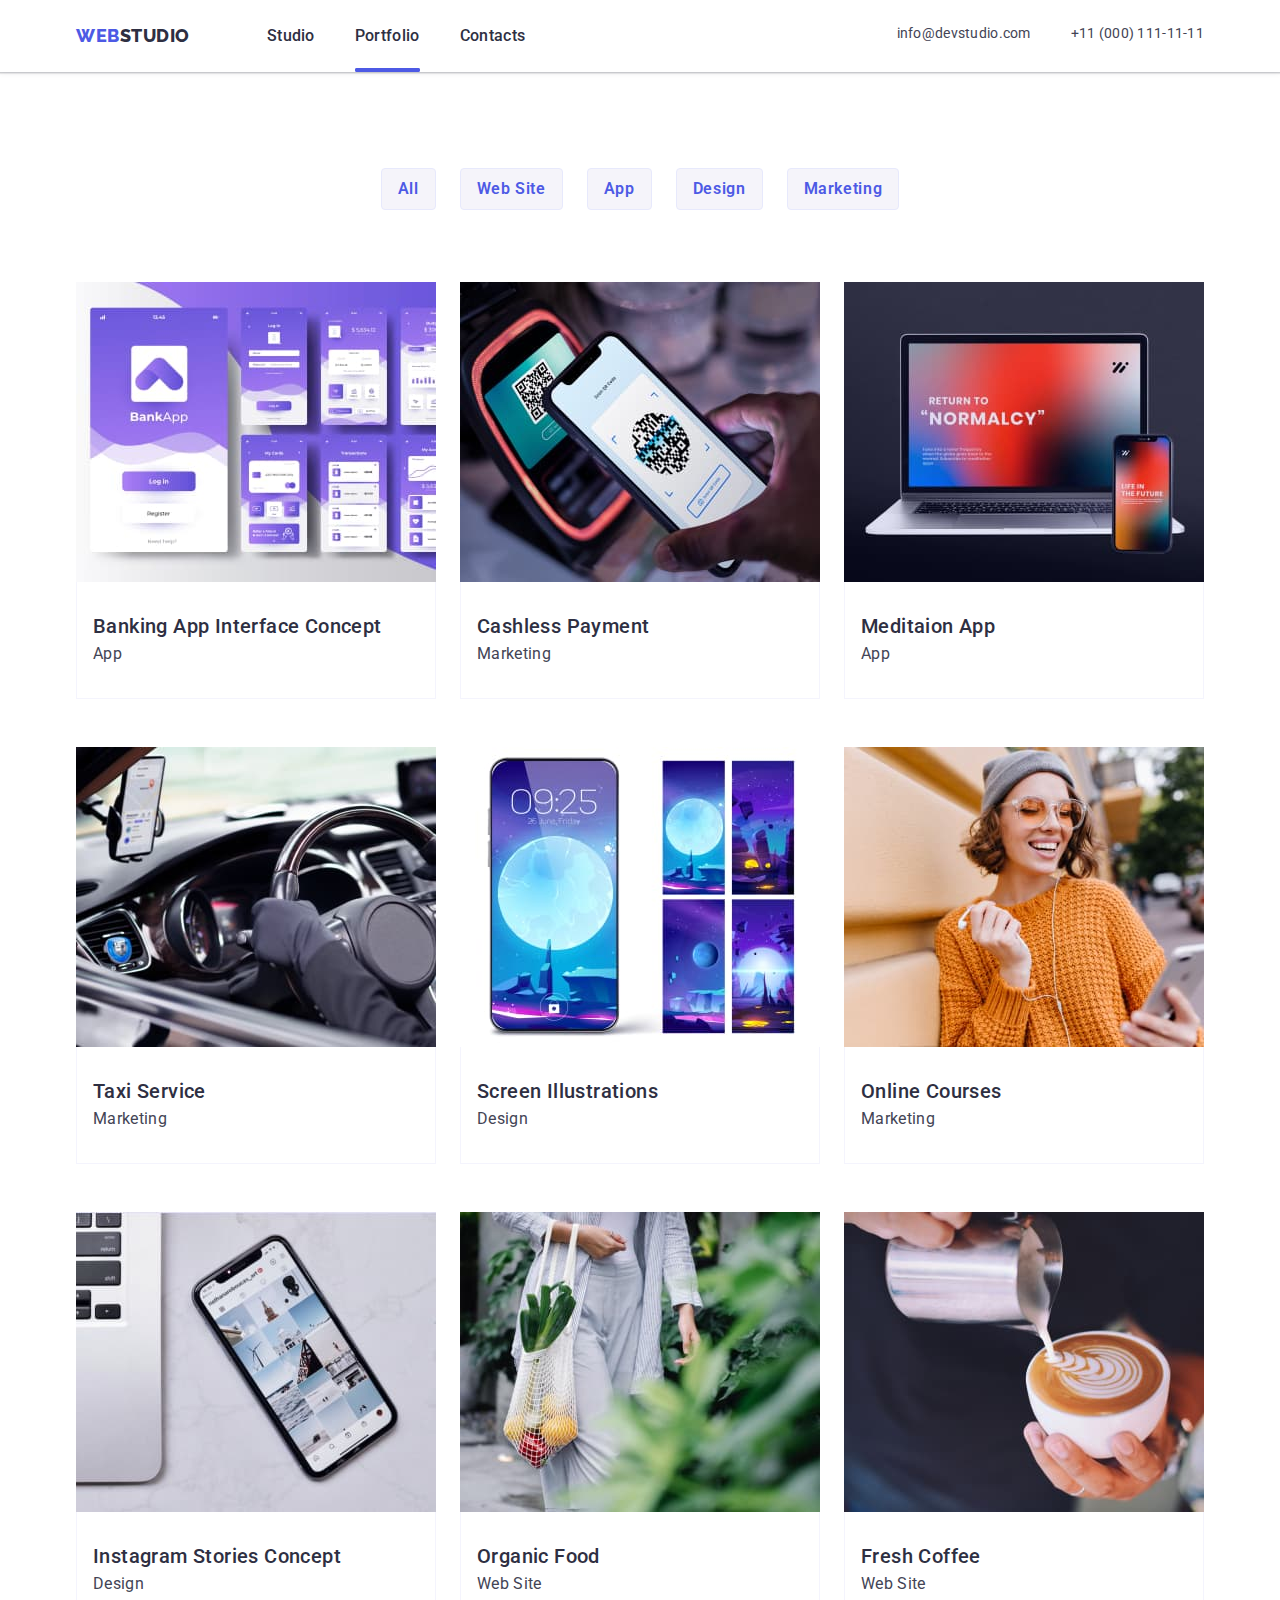
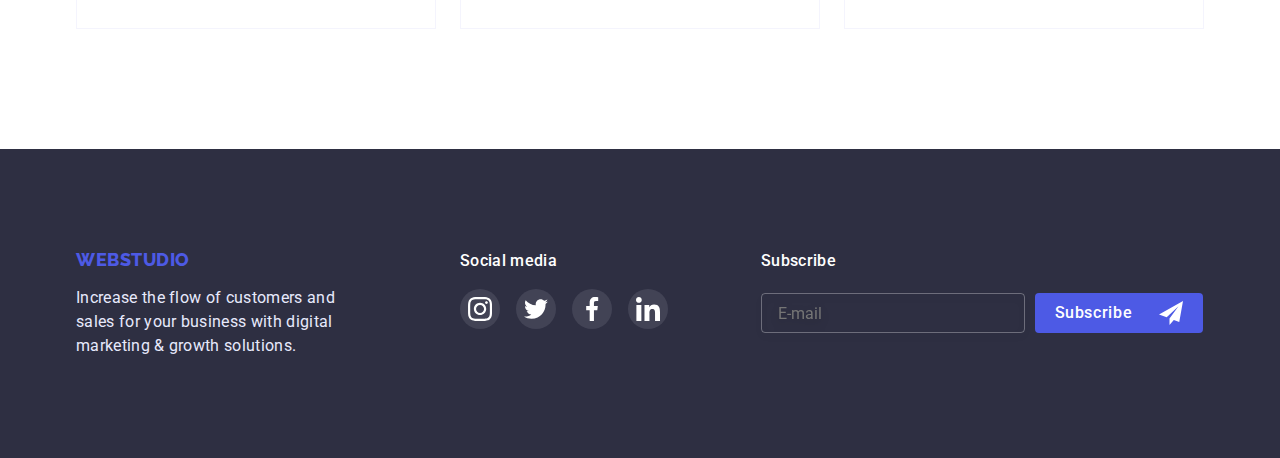
==== commit e8f7f813: "finished 98%" ====
--- a/portfolio.html
+++ b/portfolio.html
@@ -4,317 +4,375 @@
     <meta charset="UTF-8" />
     <meta http-equiv="X-UA-Compatible" content="IE=edge" />
     <meta name="viewport" content="width=device-width, initial-scale=1.0" />
-    <link rel="stylesheet" href="node_modules/modern-normalize/modern-normalize.css">
+    <link
+      rel="stylesheet"
+      href="node_modules/modern-normalize/modern-normalize.css"
+    />
     <link rel="preconnect" href="https://fonts.googleapis.com" />
     <link rel="preconnect" href="https://fonts.gstatic.com" crossorigin />
     <link
       href="https://fonts.googleapis.com/css2?family=Raleway:wght@700;800&family=Roboto:wght@400;500;700;900&display=swap"
       rel="stylesheet"
     />
-    <link rel="stylesheet" href="https://cdnjs.cloudflare.com/ajax/libs/modern-normalize/1.1.0/modern-normalize.min.css">
-    <link rel="stylesheet" href="./css/styles.css"/>
+    <link
+      rel="stylesheet"
+      href="https://cdnjs.cloudflare.com/ajax/libs/modern-normalize/1.1.0/modern-normalize.min.css"
+    />
+    <link rel="stylesheet" href="./css/styles.css" />
     <title>goit-markup-hw-02</title>
   </head>
   <!-- Портфолио -->
   <body>
     <!-- Шапка Портфолио -->
     <header class="header-link">
-     <div class="container header-container">
-        <a class="logo" href="./index.html">Web<span class="web">Studio</span></a>
-      <nav class="auth-nav">
-        <ul class="header ">
-          
-          <li class="header-list " >
-            <a href="./index.html" class="header-links">Studio</a>
-            <!-- <div class="header-link-border"><span class="header-animation"></span></div> -->
+      <div class="container header-container">
+        <a class="logo" href="./index.html"
+          >Web<span class="web">Studio</span></a
+        >
+        <nav class="auth-nav">
+          <ul class="header">
+            <li class="header-list">
+              <a href="./index.html" class="header-links">Studio</a>
+              <!-- <div class="header-link-border"><span class="header-animation"></span></div> -->
+            </li>
+
+            <li class="header-list current">
+              <a href="./portfolio.html" class="header-links current"
+                >Portfolio</a
+              >
+              <!-- <div class="header-link-border"><span class="header-animation"></span></div> -->
+            </li>
+
+            <li class="header-list-back">
+              <a href="#" class="header-links">Contacts</a>
+              <!-- <div class="header-link-border"><span class="header-animation"></span></div> -->
+            </li>
+          </ul>
+        </nav>
+        <!-- Посилання в шапці -->
+
+        <ul class="posted">
+          <li class="link">
+            <a href="mailto:info@devstudio.com"> info@devstudio.com</a>
           </li>
-          
-          <li class="header-list current">
-            <a href="./portfolio.html" class="header-links current">Portfolio</a>
-            <!-- <div class="header-link-border"><span class="header-animation"></span></div> -->
-          </li>
-         
-          <li class="header-list-back">
-            <a href="#" class="header-links">Contacts</a>
-            <!-- <div class="header-link-border"><span class="header-animation"></span></div> -->
+          <!-- <svg class="posted-icon" width="16" height="12">
+                <use href="./images-2/icons.svg#icon-envelope-hover"></use>
+              </svg> -->
+          <!-- <svg class="posted-icon" width="10" height="16">
+                <use href="./images-2/icons.svg#icon-smartphone"></use>
+              </svg> -->
+          <li class="link-mailto">
+            <a href="tel:+380961111111"> +11 (000) 111-11-11</a>
           </li>
         </ul>
-        
-        </nav>
-        <!-- Посилання в шапці -->
-        
-          <ul class="posted">
-            
-              
-        
-            <li class="link"><a href="mailto:info@devstudio.com"> info@devstudio.com</a></li>
-              <!-- <svg class="posted-icon" width="16" height="12">
-                <use href="./images-2/icons.svg#icon-envelope-hover"></use>
-              </svg> -->
-             <!-- <svg class="posted-icon" width="10" height="16">
-                <use href="./images-2/icons.svg#icon-smartphone"></use>
-              </svg> -->
-            <li class="link-mailto"><a href="tel:+380961111111"> +11 (000) 111-11-11</a></li>
-          </ul>
-        
-      
-     </div>
+      </div>
     </header>
     <main>
       <!-- Управління -->
       <section class="hero-portfolio">
         <div class="container">
-            <h1 class="visually-hidden">Заголовок</h1>
-            <ul class="hero-portfolio-button">
-              <li><button type="button">All</button></li>
-              <li><button type="button">Web Site</button></li>
-              <li><button type="button">App</button></li>
-              <li><button type="button">Design</button></li>
-              <li><button type="button">Marketing</button></li>
-            </ul>
-        <ul class="list-portfolio">
-          <li class="some-item">
-            
-            <div class="some-item-container">
-              <a class="list-portfolio-cards" href="">
-              <div class="some-item-thumb">
-                
-                  <img class="list-portfolio-img" src="./images-3/images-portfolio/banking.jpg" width="360" alt="Технокряк" />
-                <div class="list-portfolio-link">
-                  <p>14 Stylish and User-Friendly App Design Concepts · Task Manager App · Calorie Tracker App · Exotic Fruit Ecommerce App · Cloud Storage App</p>
-                </div>
-              </div>
-                <div class="container">
-                  <h2 class="headlines">Banking App Interface Concept</h2>
-                  <p class="list-title">App</p>
-                </div>
-                
-              </a>
-              
-            </div>
-              
-            
-          </li>
-          <li class="some-item">
-            <div class="some-item-container">  
-              <a class="list-portfolio-cards" href="">
-            <div class="some-item-thumb">
-              
-                <img
-                  src="./images-3/images-portfolio/payment.jpg"
-                  width="360"
-                  alt="Постер"
-                />
-              <div class="list-portfolio-link">
-                <p>14 Stylish and User-Friendly App Design Concepts · Task Manager App · Calorie Tracker App · Exotic Fruit Ecommerce App · Cloud Storage App</p>
-              </div>
-            </div>
-              <div class="container">
-                <h2 class="headlines">Cashless Payment</h2>
-                <p class="list-title">Marketing</p>
-              </div>
-              
-            </a>
-            </div>
-          </li>
-          <li class="some-item">
-            <div class="some-item-container">
-              <a class="list-portfolio-cards" href="">
-            <div class="some-item-thumb">
-            
-              <img
-                src="./images-3/images-portfolio/meditaion.jpg"
-                width="360"
-                alt="Ресторан море-еда"
-              />
-              <div class="list-portfolio-link">
-                <p>14 Stylish and User-Friendly App Design Concepts · Task Manager App · Calorie Tracker App · Exotic Fruit Ecommerce App · Cloud Storage App</p>
-              </div>
-              </div>
-              <div class="container">
-                <h2 class="headlines">Meditaion App</h2>
-                <p class="list-title">App</p>
-              </div>
-            </a>
-            </div>
-          </li>
-          <li class="some-item">
-            <div class="some-item-container">
-              <a class="list-portfolio-cards" href="">
-            <div class="some-item-thumb">  
-            
-              <img
-                src="./images-3/images-portfolio/taxi.jpg"
-                width="360"
-                alt="Проєкт прайм"
-              />
-              <div class="list-portfolio-link">
-                <p>14 Stylish and User-Friendly App Design Concepts · Task Manager App · Calorie Tracker App · Exotic Fruit Ecommerce App · Cloud Storage App</p>
-              </div>
-              </div>
-              <div class="container">
-                <h2 class="headlines">Taxi Service</h2>
-                <p class="list-title">Marketing</p>
-              </div>
-            </a>
-            </div>
-          </li>
-          <li class="some-item">
-            <div class="some-item-container">
-              <a class="list-portfolio-cards" href="">
-              <div class="some-item-thumb">
-            
-              <img
-                src="./images-3/images-portfolio/illustrations.jpg"
-                width="360"
-                alt="Проєкт бокси"
-              />
-              <div class="list-portfolio-link">
-                <p>14 Stylish and User-Friendly App Design Concepts · Task Manager App · Calorie Tracker App · Exotic Fruit Ecommerce App · Cloud Storage App</p>
-              </div>
-              </div>
-              <div class="container">
-                <h2 class="headlines">Screen Illustrations</h2>
-                <p class="list-title">Design</p>
-              </div>
-            </a>
-            </div>
-          </li>
-          <li class="some-item">
-            <div class="some-item-container">
-              <a class="list-portfolio-cards" href="">
-              <div class="some-item-thumb">
-            
-              <img
-                src="./images-3/images-portfolio/online-courses.jpg"
-                width="360"
-                alt="аймак"
-              />
-              <div class="list-portfolio-link">
-                <p>14 Stylish and User-Friendly App Design Concepts · Task Manager App · Calorie Tracker App · Exotic Fruit Ecommerce App · Cloud Storage App</p>
-              </div>
-              </div>
-              <div class="container">
-                <h2 class="headlines">Online Courses</h2>
-                <p class="list-title">Marketing</p>
-              </div>
-            </a>
-            </div>
-          </li>
-          <li class="some-item">
-            <div class="some-item-container">
-              <a class="list-portfolio-cards" href="">
-              <div class="some-item-thumb">
-            
-              <img
-                src="./images-3/images-portfolio/instagram.jpg"
-                width="360"
-                alt="лімітоване видання"
-              />
-              <div class="list-portfolio-link">
-                <p>14 Stylish and User-Friendly App Design Concepts · Task Manager App · Calorie Tracker App · Exotic Fruit Ecommerce App · Cloud Storage App</p>
-              </div>
-              </div>
-              <div class="container">
-                <h2 class="headlines">Instagram Stories Concept</h2>
-                <p class="list-title">Design</p>
-              </div>
-            </a>
-            </div>
-          </li>
-          <li class="some-item">
-            <div class="some-item-container">
-              <a class="list-portfolio-cards" href="">
-              <div class="some-item-thumb">
-            
-              <img
-                src="./images-3/images-portfolio/organic-food.jpg"
-                width="360"
-                alt="Проєкт лаб"
-              />
-              <div class="list-portfolio-link">
-                <p>14 Stylish and User-Friendly App Design Concepts · Task Manager App · Calorie Tracker App · Exotic Fruit Ecommerce App · Cloud Storage App</p>
-              </div>
-              </div>
-              <div class="container">
-                <h2 class="headlines">Organic Food</h2>
-                <p class="list-title">Web Site</p>
-              </div>
-            </a>
-            </div>
-          </li>
-          <li class="some-item">
-            <div class="some-item-container">
-              <a class="list-portfolio-cards" href="">
-              <div class="some-item-thumb">
-            
-              <img
-                src="./images-3/images-portfolio/coffe.jpg"
-                width="360"
-                alt="макбук"
-              />
-              <div class="list-portfolio-link">
-                <p>14 Stylish and User-Friendly App Design Concepts · Task Manager App · Calorie Tracker App · Exotic Fruit Ecommerce App · Cloud Storage App</p>
-              </div>
-              </div>
-              <div class="container">
-                <h2 class="headlines">Fresh Coffee</h2>
-                <p class="list-title">Web Site</p>
-              </div>
-            </a>
-            </div>
-          </li>
-        </ul>
+          <h1 class="visually-hidden">Заголовок</h1>
+          <ul class="hero-portfolio-button">
+            <li><button type="button">All</button></li>
+            <li><button type="button">Web Site</button></li>
+            <li><button type="button">App</button></li>
+            <li><button type="button">Design</button></li>
+            <li><button type="button">Marketing</button></li>
+          </ul>
+          <ul class="list-portfolio">
+            <li class="some-item">
+              <div class="some-item-container">
+                <a class="list-portfolio-cards" href="">
+                  <div class="some-item-thumb">
+                    <img
+                      class="list-portfolio-img"
+                      src="./images-3/images-portfolio/banking.jpg"
+                      width="360"
+                      alt="Технокряк"
+                    />
+                    <div class="list-portfolio-link">
+                      <p>
+                        14 Stylish and User-Friendly App Design Concepts · Task
+                        Manager App · Calorie Tracker App · Exotic Fruit
+                        Ecommerce App · Cloud Storage App
+                      </p>
+                    </div>
+                  </div>
+                  <div class="container">
+                    <h2 class="headlines">Banking App Interface Concept</h2>
+                    <p class="list-title">App</p>
+                  </div>
+                </a>
+              </div>
+            </li>
+            <li class="some-item">
+              <div class="some-item-container">
+                <a class="list-portfolio-cards" href="">
+                  <div class="some-item-thumb">
+                    <img
+                      src="./images-3/images-portfolio/payment.jpg"
+                      width="360"
+                      alt="Постер"
+                    />
+                    <div class="list-portfolio-link">
+                      <p>
+                        14 Stylish and User-Friendly App Design Concepts · Task
+                        Manager App · Calorie Tracker App · Exotic Fruit
+                        Ecommerce App · Cloud Storage App
+                      </p>
+                    </div>
+                  </div>
+                  <div class="container">
+                    <h2 class="headlines">Cashless Payment</h2>
+                    <p class="list-title">Marketing</p>
+                  </div>
+                </a>
+              </div>
+            </li>
+            <li class="some-item">
+              <div class="some-item-container">
+                <a class="list-portfolio-cards" href="">
+                  <div class="some-item-thumb">
+                    <img
+                      src="./images-3/images-portfolio/meditaion.jpg"
+                      width="360"
+                      alt="Ресторан море-еда"
+                    />
+                    <div class="list-portfolio-link">
+                      <p>
+                        14 Stylish and User-Friendly App Design Concepts · Task
+                        Manager App · Calorie Tracker App · Exotic Fruit
+                        Ecommerce App · Cloud Storage App
+                      </p>
+                    </div>
+                  </div>
+                  <div class="container">
+                    <h2 class="headlines">Meditaion App</h2>
+                    <p class="list-title">App</p>
+                  </div>
+                </a>
+              </div>
+            </li>
+            <li class="some-item">
+              <div class="some-item-container">
+                <a class="list-portfolio-cards" href="">
+                  <div class="some-item-thumb">
+                    <img
+                      src="./images-3/images-portfolio/taxi.jpg"
+                      width="360"
+                      alt="Проєкт прайм"
+                    />
+                    <div class="list-portfolio-link">
+                      <p>
+                        14 Stylish and User-Friendly App Design Concepts · Task
+                        Manager App · Calorie Tracker App · Exotic Fruit
+                        Ecommerce App · Cloud Storage App
+                      </p>
+                    </div>
+                  </div>
+                  <div class="container">
+                    <h2 class="headlines">Taxi Service</h2>
+                    <p class="list-title">Marketing</p>
+                  </div>
+                </a>
+              </div>
+            </li>
+            <li class="some-item">
+              <div class="some-item-container">
+                <a class="list-portfolio-cards" href="">
+                  <div class="some-item-thumb">
+                    <img
+                      src="./images-3/images-portfolio/illustrations.jpg"
+                      width="360"
+                      alt="Проєкт бокси"
+                    />
+                    <div class="list-portfolio-link">
+                      <p>
+                        14 Stylish and User-Friendly App Design Concepts · Task
+                        Manager App · Calorie Tracker App · Exotic Fruit
+                        Ecommerce App · Cloud Storage App
+                      </p>
+                    </div>
+                  </div>
+                  <div class="container">
+                    <h2 class="headlines">Screen Illustrations</h2>
+                    <p class="list-title">Design</p>
+                  </div>
+                </a>
+              </div>
+            </li>
+            <li class="some-item">
+              <div class="some-item-container">
+                <a class="list-portfolio-cards" href="">
+                  <div class="some-item-thumb">
+                    <img
+                      src="./images-3/images-portfolio/online-courses.jpg"
+                      width="360"
+                      alt="аймак"
+                    />
+                    <div class="list-portfolio-link">
+                      <p>
+                        14 Stylish and User-Friendly App Design Concepts · Task
+                        Manager App · Calorie Tracker App · Exotic Fruit
+                        Ecommerce App · Cloud Storage App
+                      </p>
+                    </div>
+                  </div>
+                  <div class="container">
+                    <h2 class="headlines">Online Courses</h2>
+                    <p class="list-title">Marketing</p>
+                  </div>
+                </a>
+              </div>
+            </li>
+            <li class="some-item">
+              <div class="some-item-container">
+                <a class="list-portfolio-cards" href="">
+                  <div class="some-item-thumb">
+                    <img
+                      src="./images-3/images-portfolio/instagram.jpg"
+                      width="360"
+                      alt="лімітоване видання"
+                    />
+                    <div class="list-portfolio-link">
+                      <p>
+                        14 Stylish and User-Friendly App Design Concepts · Task
+                        Manager App · Calorie Tracker App · Exotic Fruit
+                        Ecommerce App · Cloud Storage App
+                      </p>
+                    </div>
+                  </div>
+                  <div class="container">
+                    <h2 class="headlines">Instagram Stories Concept</h2>
+                    <p class="list-title">Design</p>
+                  </div>
+                </a>
+              </div>
+            </li>
+            <li class="some-item">
+              <div class="some-item-container">
+                <a class="list-portfolio-cards" href="">
+                  <div class="some-item-thumb">
+                    <img
+                      src="./images-3/images-portfolio/organic-food.jpg"
+                      width="360"
+                      alt="Проєкт лаб"
+                    />
+                    <div class="list-portfolio-link">
+                      <p>
+                        14 Stylish and User-Friendly App Design Concepts · Task
+                        Manager App · Calorie Tracker App · Exotic Fruit
+                        Ecommerce App · Cloud Storage App
+                      </p>
+                    </div>
+                  </div>
+                  <div class="container">
+                    <h2 class="headlines">Organic Food</h2>
+                    <p class="list-title">Web Site</p>
+                  </div>
+                </a>
+              </div>
+            </li>
+            <li class="some-item">
+              <div class="some-item-container">
+                <a class="list-portfolio-cards" href="">
+                  <div class="some-item-thumb">
+                    <img
+                      src="./images-3/images-portfolio/coffe.jpg"
+                      width="360"
+                      alt="макбук"
+                    />
+                    <div class="list-portfolio-link">
+                      <p>
+                        14 Stylish and User-Friendly App Design Concepts · Task
+                        Manager App · Calorie Tracker App · Exotic Fruit
+                        Ecommerce App · Cloud Storage App
+                      </p>
+                    </div>
+                  </div>
+                  <div class="container">
+                    <h2 class="headlines">Fresh Coffee</h2>
+                    <p class="list-title">Web Site</p>
+                  </div>
+                </a>
+              </div>
+            </li>
+          </ul>
         </div>
       </section>
     </main>
     <!-- Футер Портфолио-->
     <footer class="footer">
       <div class="footer-container">
-      <div class="footer-contauner-tablet">
-        <div class="container-left">
-          <a class="logo-footer" href="./index.html"><span class="web-footer">Web<span>Studio</a>
+        <div class="footer-contauner-tablet">
+          <div class="container-left">
+            <a class="logo-footer" href="./index.html"
+              ><span class="web-footer">Web</span>Studio</a
+            >
             <address>
-              <p>Increase the flow of customers and sales for your business with digital marketing & growth solutions.</p>
+              <p>
+                Increase the flow of customers and sales for your business with
+                digital marketing & growth solutions.
+              </p>
             </address>
+          </div>
+          <div class="container-right">
+            <h2 class="footer-rigth-title">Social media</h2>
+            <ul class="icon-team">
+              <li class="icon-team-elements">
+                <a class="container-right-link" href=""
+                  ><svg width="24" height="24">
+                    <use href="./images-2/icons.svg#icon-instagram"></use></svg
+                ></a>
+              </li>
+              <li class="icon-team-elements">
+                <a class="container-right-link" href=""
+                  ><svg width="24" height="24">
+                    <use href="./images-2/icons.svg#icon-twitter"></use></svg
+                ></a>
+              </li>
+              <li class="icon-team-elements">
+                <a class="container-right-link" href=""
+                  ><svg width="24" height="24">
+                    <use href="./images-2/icons.svg#icon-facebook"></use></svg
+                ></a>
+              </li>
+              <li class="icon-team-elements">
+                <a class="container-right-link" href=""
+                  ><svg width="24" height="24">
+                    <use href="./images-2/icons.svg#icon-linkedin"></use></svg
+                ></a>
+              </li>
+            </ul>
+          </div>
         </div>
-         <div class="container-right">
-          <h2 class="footer-rigth-title">Social media</h2>
-            <ul class="icon-team">
-                    <li class="icon-team-elements"><a class="container-right-link" href=""><svg width="24" height="24">
-                  <use href="./images-2/icons.svg#icon-instagram"></use>
-                  </svg></a></li>
-                    <li class="icon-team-elements"><a class="container-right-link" href=""><svg width="24" height="24">
-                  <use href="./images-2/icons.svg#icon-twitter"></use>
-                  </svg></a></li>
-                    <li class="icon-team-elements"><a class="container-right-link" href=""><svg width="24" height="24">
-                  <use href="./images-2/icons.svg#icon-facebook"></use>
-                  </svg></a></li>
-                    <li class="icon-team-elements"><a class="container-right-link" href=""><svg width="24" height="24">
-                  <use href="./images-2/icons.svg#icon-linkedin"></use>
-                  </svg></a></li>
-            </ul>
-         </div>
+        <div class="container-footer-title">
+          <p class="footer-title">Subscribe</p>
+          <form class="futter-form">
+            <label class="footer-title-email">
+              <span class="footer-form-input-wrapper">
+                <input
+                  class="footer-form-input"
+                  type="email"
+                  name="footer-email"
+                  required
+                  placeholder="E-mail"
+                />
+              </span>
+            </label>
+
+            <button type="submit" class="footer-form-submit">
+              Subscribe<svg
+                class="footer-form-input-icon"
+                width="18"
+                height="18"
+              >
+                <use href="./images-2/icons.svg#icon-send"></use>
+              </svg>
+            </button>
+          </form>
+        </div>
       </div>
-       <div class="container-footer-title">
-        <p class="footer-title">Subscribe</p>
-       <form class="futter-form">
-        <label class="footer-title-email">
-                <span class="footer-form-input-wrapper">
-                  <input class="footer-form-input" type="email" name="footer-email" required placeholder="E-mail" >
-                </span>
-        </label>
-        
-          <button type="submit" class="footer-form-submit">Subscribe<svg class="footer-form-input-icon" width="18" height="18">
-                <use href="./images-2/icons.svg#icon-send"></use>
-              </svg></button>
-              
-        
-       </form>
-       </div>
-      
-      </div>
-      
     </footer>
   </body>
 </html>
--- a/css/styles.css
+++ b/css/styles.css
@@ -292,7 +292,7 @@
     font-size: 16px;
     line-height: 1.5;
     letter-spacing: 0.02em;
-    color: #757575;
+    color: #434455;
     margin-top: 4px;
 }
 .container-about-icon {
@@ -488,11 +488,11 @@
 
 }
 .headlines {
-    font-weight: 600;
+    font-weight: 500;
     font-size: 20px;
     line-height: 1.2;
     letter-spacing: 0.02em;
-    color: #212121;
+    color: #2E2F42;
     cursor: pointer;
 }
 .list-portfolio li a  {
@@ -1806,7 +1806,7 @@
     background-color: #2E2F42;
     /* max-width: 1440px; */
     /* margin: 0; */
-    padding: 108px 0px;
+    padding: 100px 0px;
    }
    .footer-container {
     display: block;
